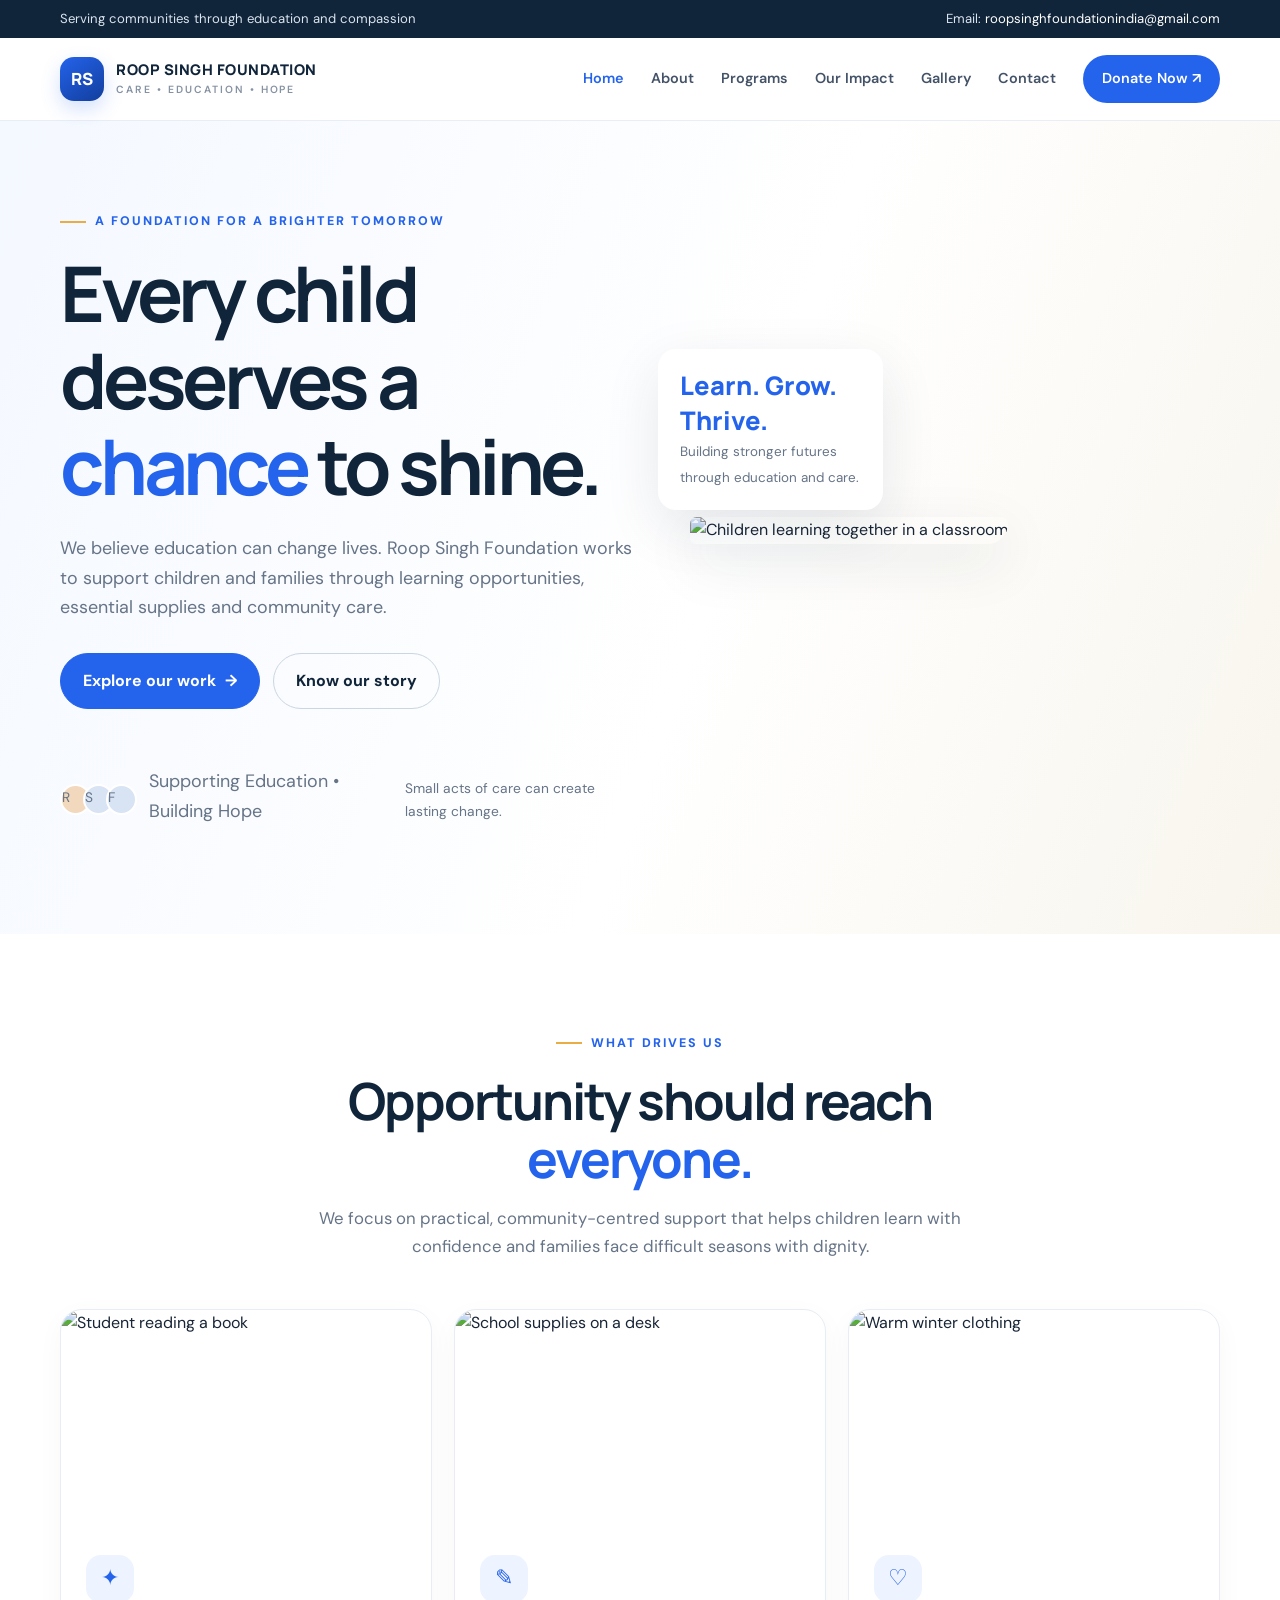
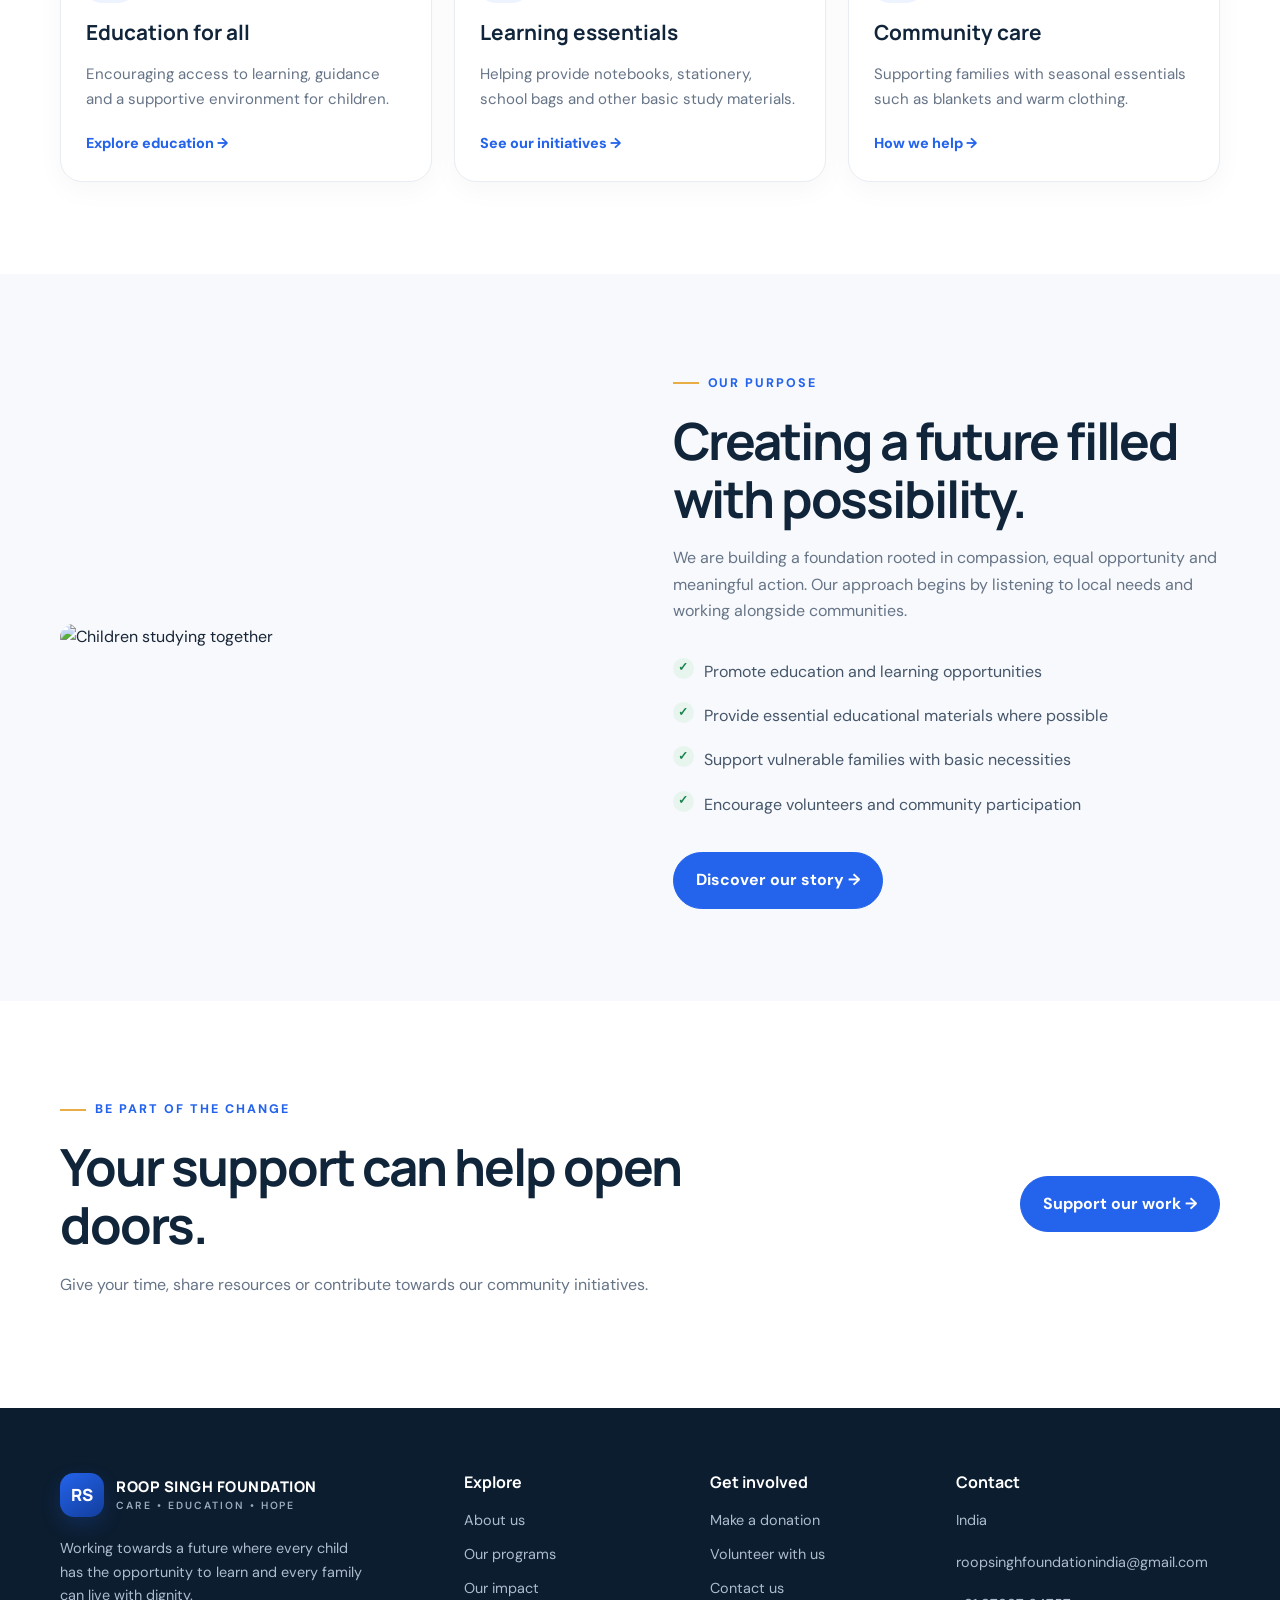
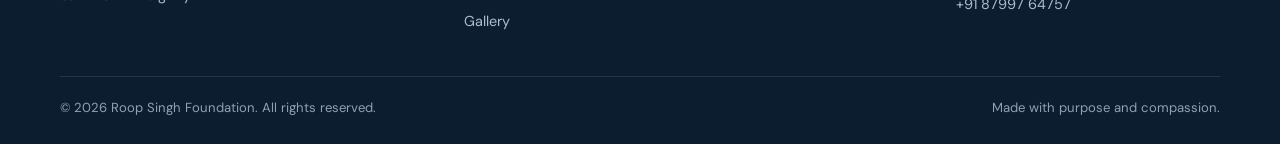
==== index.html @ 5f3c7781 "Update index.html" ====
<!doctype html>
<html lang="en"><head><meta charset="utf-8"><meta name="viewport" content="width=device-width,initial-scale=1"><meta name="description" content="Roop Singh Foundation works to expand access to education and support communities in need."><meta name="theme-color" content="#10243a">
    <meta name="google-site-verification" content="qLuI6rU2NaeIdVQPxKvA03P9sPyZYE_vj6pDV_HA2oU" />
  <title>Home | Roop Singh Foundation</title><link rel="stylesheet" href="assets/style.css"><link rel="preconnect" href="https://fonts.googleapis.com"><link rel="preconnect" href="https://fonts.gstatic.com" crossorigin></head>
<body>
<div class="topbar"><div class="container"><span>Serving communities through education and compassion</span><span class="top-right">Email: <a href="mailto:roopsinghfoundationindia@gmail.com">roopsinghfoundationindia@gmail.com</a></span></div></div>
<header class="header"><div class="container nav-wrap">
<a class="brand" href="index.html"><span class="brand-mark">RS</span><span class="brand-name">ROOP SINGH FOUNDATION<small>CARE • EDUCATION • HOPE</small></span></a>
<button class="menu-toggle" aria-label="Open navigation" aria-expanded="false">☰</button>
<nav class="nav"><a class="active" href="index.html">Home</a><a class="" href="about.html">About</a><a class="" href="programs.html">Programs</a><a class="" href="impact.html">Our Impact</a><a class="" href="gallery.html">Gallery</a><a class="" href="contact.html">Contact</a><a class="nav-cta" href="donate.html">Donate Now ↗</a></nav>
</div>
</header>

    <main>
        <section class="hero">
            <div class="container hero-grid">
                <div class="hero-copy">
                    <span class="eyebrow">A foundation for a brighter tomorrow</span>
                    <h1>Every child deserves a <span style="color:var(--blue)">chance</span> to shine.</h1>
                    <p>We believe education can change lives. Roop Singh Foundation works to support children and families through learning opportunities, essential supplies and community care.</p>
                    <div class="hero-actions"><a class="btn" href="programs.html">Explore our work <span>→</span></a>
                        <a class="btn btn-outline" href="about.html">Know our story</a>
                    </div>
                    
                    <div class="hero-note">
                        <div class="avatar-stack">
                           <span>R</span>
                           <span>S</span>
                           <span>F</span>
                        </div>
                        <p>Supporting Education • Building Hope</p>
                        
                        <span>Small acts of care can create lasting change.</span>
                    </div>
                </div>
                
                <div class="hero-photo">
                    <img src="https://images.unsplash.com/photo-1509062522246-3755977927d7?auto=format&fit=crop&w=1200&q=85" alt="Children learning together in a classroom"><div class="floating-card">
                        <strong>Learn. Grow. Thrive.</strong>
                        <span>Building stronger futures through education and care.</span>
                    </div>
                </div>
            </div>
        </section>
        
        <section class="section">
            <div class="container">
                <div class="section-head center">
                    <span class="eyebrow">What drives us</span>
                    <h2>Opportunity should reach <span style="color:var(--blue)">everyone.</span></h2>
                    <p>We focus on practical, community-centred support that helps children learn with confidence and families face difficult seasons with dignity.</p>
                </div>
                
                <div class="cards">
                    <article class="card">
                        <img src="https://images.unsplash.com/photo-1503676260728-1c00da094a0b?auto=format&fit=crop&w=900&q=85" alt="Student reading a book">
                        <div class="card-body"><div class="icon-box">✦</div>
                            <h3>Education for all</h3>
                            <p>Encouraging access to learning, guidance and a supportive environment for children.</p>
                            <a class="text-link" href="programs.html">Explore education →</a>
                        </div>
                    </article>
                    
                    <article class="card">
                        <img src="https://images.unsplash.com/photo-1588072432836-e10032774350?auto=format&fit=crop&w=900&q=85" alt="School supplies on a desk">
                        <div class="card-body">
                            <div class="icon-box">✎</div>
                            <h3>Learning essentials</h3>
                            <p>Helping provide notebooks, stationery, school bags and other basic study materials.</p>
                            <a class="text-link" href="programs.html">See our initiatives →</a>
                        </div>
                    </article>
                    
                    <article class="card">
                        <img src="https://images.unsplash.com/photo-1518391846015-55a9cc003b25?auto=format&fit=crop&w=900&q=85" alt="Warm winter clothing">
                        <div class="card-body">
                            <div class="icon-box">♡</div>
                            <h3>Community care</h3><p>Supporting families with seasonal essentials such as blankets and warm clothing.</p>
                            <a class="text-link" href="programs.html">How we help →</a>
                        </div>
                    </article>
                </div>
            </div>
        </section>
        
        <section class="section section-soft">
            <div class="container split">
                <div class="split-image">
                    <img src="https://images.unsplash.com/photo-1472162072942-cd5147eb3902?auto=format&fit=crop&w=1100&q=85" alt="Children studying together"></div>
                <div>
                    <span class="eyebrow">Our purpose</span>
                    <h2>Creating a future filled with possibility.</h2>
                    <p>We are building a foundation rooted in compassion, equal opportunity and meaningful action. Our approach begins by listening to local needs and working alongside communities.</p>
                    <ul class="check-list">
                        <li>Promote education and learning opportunities</li>
                        <li>Provide essential educational materials where possible</li>
                        <li>Support vulnerable families with basic necessities</li>
                        <li>Encourage volunteers and community participation</li></ul>
                    <a class="btn" href="about.html">Discover our story →</a>
                </div>
            </div>
        </section>
        
        <section class="section">
            <div class="container">
                <div class="cta-row">
                    <div><span class="eyebrow">Be part of the change</span>
                        <h2>Your support can help open doors.</h2>
                        <p>Give your time, share resources or contribute towards our community initiatives.</p>
                    </div>
                    <a class="btn" href="donate.html">Support our work →</a>
                </div>
            </div>
        </section>
        
</main>
<footer class="footer"><div class="container">
<div class="footer-grid">
<div><a class="brand" href="index.html"><span class="brand-mark">RS</span><span class="brand-name" style="color:#fff">ROOP SINGH FOUNDATION<small style="color:#9aabbd">CARE • EDUCATION • HOPE</small></span></a><p style="margin-top:20px;max-width:310px">Working towards a future where every child has the opportunity to learn and every family can live with dignity.</p></div>
<div>
    <h4>Explore</h4>
    <div class="footer-links">
        <a href="about.html">About us</a>
        <a href="programs.html">Our programs</a>
        <a href="impact.html">Our impact</a><a href="gallery.html">Gallery</a>
    </div>
</div>
<div>
    
    <h4>Get involved</h4>
    <div class="footer-links"><a href="donate.html">Make a donation</a>
        <a href="volunteer.html">Volunteer with us</a><a href="contact.html">Contact us</a>
    </div>
</div>
    
    <div>
    <h4>Contact</h4>
        <p>India</p>
        <p><a href="mailto:roopsinghfoundationindia@gmail.com">roopsinghfoundationindia@gmail.com</a></p>
        <p><a href="tel:+910000000000">+91 87997 64757</a></p>
    </div>
</div>
    
    <div class="footer-bottom">
        <span>© <span data-year></span> Roop Singh Foundation. All rights reserved.</span>
        <span>Made with purpose and compassion.</span>
    </div>
</div>
</footer>
    <script src="assets/script.js"></script>
</body>
</html>
---- assets/style.css ----
@import url('https://fonts.googleapis.com/css2?family=DM+Sans:wght@400;500;600;700&family=Manrope:wght@400;500;600;700;800&display=swap');
:root{--navy:#10243a;--navy2:#173956;--blue:#2463eb;--gold:#e9ad45;--ink:#182536;--muted:#667487;--paper:#f7f9fc;--line:#e7edf3;--white:#fff;--radius:22px;--shadow:0 18px 55px rgba(16,36,58,.10)}
*{box-sizing:border-box}html{scroll-behavior:smooth}body{margin:0;font-family:'DM Sans',sans-serif;color:var(--ink);line-height:1.65;background:#fff}h1,h2,h3,h4{font-family:Manrope,sans-serif;line-height:1.13;color:var(--navy);margin:0 0 18px}h1{font-size:clamp(2.7rem,6vw,5.1rem);letter-spacing:-.055em}h2{font-size:clamp(2rem,4vw,3.25rem);letter-spacing:-.04em}h3{font-size:1.3rem}p{margin:0 0 18px;color:var(--muted)}a{color:inherit;text-decoration:none}.container{width:min(1160px,calc(100% - 44px));margin:auto}.topbar{background:var(--navy);color:#dbe5ef;font-size:.82rem;padding:8px 0}.topbar .container{display:flex;justify-content:space-between;gap:20px}.topbar a{color:#fff}.header{position:sticky;top:0;z-index:20;background:rgba(255,255,255,.94);backdrop-filter:blur(14px);border-bottom:1px solid rgba(231,237,243,.9)}.nav-wrap{height:82px;display:flex;align-items:center;justify-content:space-between;gap:24px}.brand{display:flex;align-items:center;gap:12px;min-width:220px}.brand-mark{width:44px;height:44px;border-radius:14px;background:linear-gradient(145deg,var(--blue),#123e9d);display:grid;place-items:center;color:#fff;font:800 1.05rem Manrope;box-shadow:0 8px 20px #2463eb33}.brand-name{font:800 .92rem Manrope;letter-spacing:.035em;color:var(--navy);line-height:1.2}.brand-name small{display:block;font:600 .65rem 'DM Sans';letter-spacing:.19em;color:#8592a2;margin-top:4px}.nav{display:flex;align-items:center;gap:27px}.nav a{font-size:.9rem;font-weight:600;color:#435267}.nav a:hover,.nav a.active{color:var(--blue)}.nav .nav-cta{background:var(--blue);color:#fff;padding:12px 19px;border-radius:999px}.menu-toggle{display:none;border:0;background:#eff4fb;border-radius:12px;padding:10px;color:var(--navy);font-size:1.2rem}.btn{display:inline-flex;align-items:center;justify-content:center;gap:9px;padding:14px 22px;border-radius:999px;background:var(--blue);color:#fff;font-weight:700;border:1px solid var(--blue);transition:.2s;cursor:pointer}.btn:hover{transform:translateY(-2px);box-shadow:0 12px 25px #2463eb33}.btn-outline{background:transparent;color:var(--navy);border-color:#cbd6e2}.btn-light{background:#fff;color:var(--navy);border-color:#fff}.eyebrow{display:inline-flex;align-items:center;gap:9px;color:var(--blue);font-size:.78rem;font-weight:800;letter-spacing:.16em;text-transform:uppercase;margin-bottom:18px}.eyebrow:before{content:"";width:26px;height:2px;background:var(--gold)}.hero{background:linear-gradient(110deg,#f4f8ff 0%,#fff 56%,#f8f5ed 100%);overflow:hidden;position:relative;padding:84px 0 78px}.hero-grid{display:grid;grid-template-columns:1.04fr .96fr;gap:55px;align-items:center}.hero-copy p{font-size:1.12rem;max-width:590px;margin:24px 0 30px}.hero-actions{display:flex;gap:13px;flex-wrap:wrap}.hero-note{display:flex;align-items:center;gap:12px;margin-top:34px;color:#667487;font-size:.86rem}.avatar-stack{display:flex}.avatar-stack span{width:31px;height:31px;border-radius:50%;border:2px solid white;background:#d8e4f4;margin-left:-8px}.avatar-stack span:first-child{margin-left:0;background:#f2d9bd}.hero-photo{position:relative}.hero-photo img{width:100%;height:510px;object-fit:cover;border-radius:32px 32px 100px 32px;box-shadow:var(--shadow)}.floating-card{position:absolute;left:-32px;bottom:34px;background:#fff;padding:19px 22px;border-radius:18px;box-shadow:var(--shadow);max-width:225px}.floating-card strong{display:block;font:800 1.6rem Manrope;color:var(--blue)}.floating-card span{font-size:.84rem;color:var(--muted)}.section{padding:92px 0}.section-soft{background:var(--paper)}.section-head{max-width:700px;margin-bottom:44px}.section-head.center{text-align:center;margin:0 auto 48px}.section-head.center .eyebrow{justify-content:center}.section-head p{font-size:1.05rem}.cards{display:grid;grid-template-columns:repeat(3,1fr);gap:22px}.card{background:#fff;border:1px solid var(--line);border-radius:var(--radius);overflow:hidden;box-shadow:0 8px 28px rgba(16,36,58,.035);transition:.25s}.card:hover{transform:translateY(-5px);box-shadow:var(--shadow)}.card img{width:100%;height:220px;object-fit:cover;display:block}.card-body{padding:25px}.card-body p{font-size:.94rem}.icon-box{width:48px;height:48px;display:grid;place-items:center;background:#edf3ff;color:var(--blue);border-radius:15px;font-size:1.35rem;margin-bottom:18px}.text-link{font-weight:800;color:var(--blue);font-size:.9rem}.split{display:grid;grid-template-columns:1fr 1fr;gap:65px;align-items:center}.split-image img{width:100%;height:480px;object-fit:cover;border-radius:28px}.check-list{padding:0;margin:25px 0;list-style:none}.check-list li{padding:9px 0 9px 31px;position:relative;color:#46566a}.check-list li:before{content:"✓";position:absolute;left:0;top:8px;width:21px;height:21px;border-radius:50%;display:grid;place-items:center;background:#e8f5ee;color:#18834c;font-size:.75rem;font-weight:900}.stats{display:grid;grid-template-columns:repeat(4,1fr);gap:14px;margin-top:42px}.stat{padding:25px;border:1px solid var(--line);border-radius:18px;background:#fff}.stat strong{font:800 2rem Manrope;color:var(--navy);display:block}.stat span{font-size:.85rem;color:var(--muted)}.quote-band{background:var(--navy);color:#fff;padding:66px 0}.quote-band h2{color:#fff;max-width:800px}.quote-band p{color:#c2d0df}.quote-band .btn{background:var(--gold);border-color:var(--gold);color:var(--navy)}.page-hero{background:linear-gradient(115deg,#f1f6ff,#fbfaf6);padding:78px 0}.page-hero h1{font-size:clamp(2.6rem,5vw,4.3rem);max-width:850px}.page-hero p{max-width:680px;font-size:1.08rem}.breadcrumbs{font-size:.83rem;color:#8491a1;margin-bottom:20px}.breadcrumbs a{color:var(--blue)}.program-card .card-body{padding:26px}.program-card .tag{display:inline-block;background:#edf3ff;color:var(--blue);font-size:.72rem;font-weight:800;letter-spacing:.08em;padding:6px 10px;border-radius:999px;margin-bottom:14px}.impact-panel{background:var(--navy);border-radius:28px;padding:44px;color:#fff}.impact-panel h2{color:#fff}.impact-panel p{color:#c2d0df}.impact-grid{display:grid;grid-template-columns:repeat(3,1fr);gap:20px}.impact-number{font:800 2.6rem Manrope;color:var(--gold)}.impact-item span{display:block;color:#d2dce7;font-size:.9rem}.donation-grid{display:grid;grid-template-columns:1fr 1fr;gap:28px;align-items:start}.donation-card{padding:30px;border:1px solid var(--line);border-radius:24px;background:#fff;box-shadow:var(--shadow)}.amounts{display:grid;grid-template-columns:repeat(3,1fr);gap:10px;margin:20px 0}.amount{border:1px solid var(--line);border-radius:12px;padding:13px;text-align:center;font-weight:800;cursor:pointer;background:#fff}.amount:hover,.amount.selected{border-color:var(--blue);background:#edf3ff;color:var(--blue)}.field{margin:0 0 17px}.field label{display:block;font-weight:700;font-size:.88rem;margin-bottom:7px;color:#3c4c60}.field input,.field select,.field textarea{width:100%;padding:14px 15px;border:1px solid #dce4ed;border-radius:12px;font:inherit;outline:none;background:#fff}.field input:focus,.field textarea:focus,.field select:focus{border-color:var(--blue);box-shadow:0 0 0 3px #2463eb16}.field textarea{min-height:130px;resize:vertical}.notice{background:#fff8e9;border:1px solid #f3dfb6;padding:16px;border-radius:14px;color:#71521c;font-size:.88rem}.contact-grid{display:grid;grid-template-columns:.8fr 1.2fr;gap:40px}.contact-info{background:var(--navy);padding:34px;border-radius:24px;color:#fff}.contact-info h3{color:#fff}.contact-info p{color:#c7d2df}.contact-line{padding:15px 0;border-bottom:1px solid #ffffff20}.contact-line strong{display:block;color:#fff}.footer{background:#0c1d2f;color:#d4deea;padding:65px 0 25px}.footer-grid{display:grid;grid-template-columns:1.4fr .8fr .8fr 1fr;gap:35px}.footer h4{color:#fff;font-size:1rem;margin-bottom:18px}.footer p,.footer a{color:#aebdcd;font-size:.9rem}.footer-links{display:grid;gap:10px}.footer-bottom{border-top:1px solid #ffffff1b;margin-top:42px;padding-top:20px;display:flex;justify-content:space-between;gap:15px;color:#8fa1b4;font-size:.82rem}.form-status{margin-top:14px;font-weight:700;color:#18834c}.small-note{font-size:.8rem;color:#8491a1}.cta-row{display:flex;align-items:center;justify-content:space-between;gap:25px}.cta-row h2{max-width:700px}.gallery-grid{display:grid;grid-template-columns:repeat(3,1fr);gap:16px}.gallery-grid img{width:100%;height:245px;object-fit:cover;border-radius:18px}.legal{font-size:.9rem;color:var(--muted)}@media(max-width:900px){.nav{gap:15px}.nav a{font-size:.82rem}.hero-grid,.split,.donation-grid,.contact-grid{grid-template-columns:1fr}.hero-photo{max-width:650px}.hero-photo img{height:420px}.floating-card{left:15px}.cards{grid-template-columns:repeat(2,1fr)}.footer-grid{grid-template-columns:repeat(2,1fr)}}@media(max-width:680px){.topbar .container{justify-content:center;text-align:center}.topbar .top-right{display:none}.nav-wrap{height:72px}.menu-toggle{display:block}.nav{display:none;position:absolute;top:72px;left:0;right:0;background:#fff;padding:18px 22px 25px;border-bottom:1px solid var(--line);box-shadow:0 18px 25px #10243a12;flex-direction:column;align-items:stretch}.nav.open{display:flex}.nav a{padding:9px 0;font-size:.95rem}.nav .nav-cta{text-align:center;padding:12px}.brand{min-width:0}.hero{padding:58px 0}.hero-grid{gap:35px}.hero-photo img{height:340px;border-radius:24px 24px 70px 24px}.floating-card{bottom:15px}.section{padding:68px 0}.cards,.stats,.impact-grid,.gallery-grid{grid-template-columns:1fr}.split{gap:32px}.split-image img{height:330px}.footer-grid{grid-template-columns:1fr 1fr;gap:25px}.footer-grid>div:first-child{grid-column:1/-1}.footer-bottom,.cta-row{flex-direction:column;align-items:flex-start}.page-hero{padding:55px 0}.donation-card{padding:22px}.amounts{grid-template-columns:repeat(3,1fr)}}

/* Founder profile section */
.founder-section{background:linear-gradient(115deg,#f4f7fc 0%,#fff 58%,#fbf7ef 100%)}
.founder-grid{display:grid;grid-template-columns:.88fr 1.12fr;gap:68px;align-items:center}
.founder-photo-wrap{position:relative;max-width:470px}
.founder-photo-wrap>img{display:block;width:100%;height:560px;object-fit:cover;object-position:center 25%;border-radius:28px 28px 105px 28px;box-shadow:var(--shadow)}
.founder-photo-caption{position:absolute;right:-25px;bottom:28px;display:flex;align-items:center;gap:12px;background:#fff;padding:15px 19px;border-radius:16px;box-shadow:var(--shadow)}
.founder-caption-mark{width:42px;height:42px;border-radius:12px;background:linear-gradient(145deg,var(--blue),#123e9d);color:#fff;display:grid;place-items:center;font:800 1rem Manrope}
.founder-photo-caption strong,.founder-photo-caption small{display:block}.founder-photo-caption strong{font:800 .72rem Manrope;color:var(--navy);letter-spacing:.04em}.founder-photo-caption small{font-size:.75rem;color:var(--muted);margin-top:3px}
.founder-copy h2{max-width:680px}.founder-name{font:800 1.25rem Manrope;color:var(--navy);margin-top:25px}.founder-role{font-size:.86rem;color:var(--blue);font-weight:700;margin:4px 0 20px}.founder-quote{margin:25px 0 28px;padding:18px 22px;border-left:3px solid var(--gold);background:#fff;border-radius:0 14px 14px 0;color:var(--navy);font:600 1rem Manrope;box-shadow:0 8px 25px rgba(16,36,58,.045)}
@media(max-width:900px){.founder-grid{grid-template-columns:1fr;gap:42px}.founder-photo-wrap{max-width:600px}.founder-photo-wrap>img{height:480px}.founder-photo-caption{right:12px}}
@media(max-width:680px){.founder-photo-wrap>img{height:390px;border-radius:24px 24px 75px 24px}.founder-photo-caption{right:10px;bottom:15px;padding:12px}.founder-copy h2{font-size:2.1rem}}
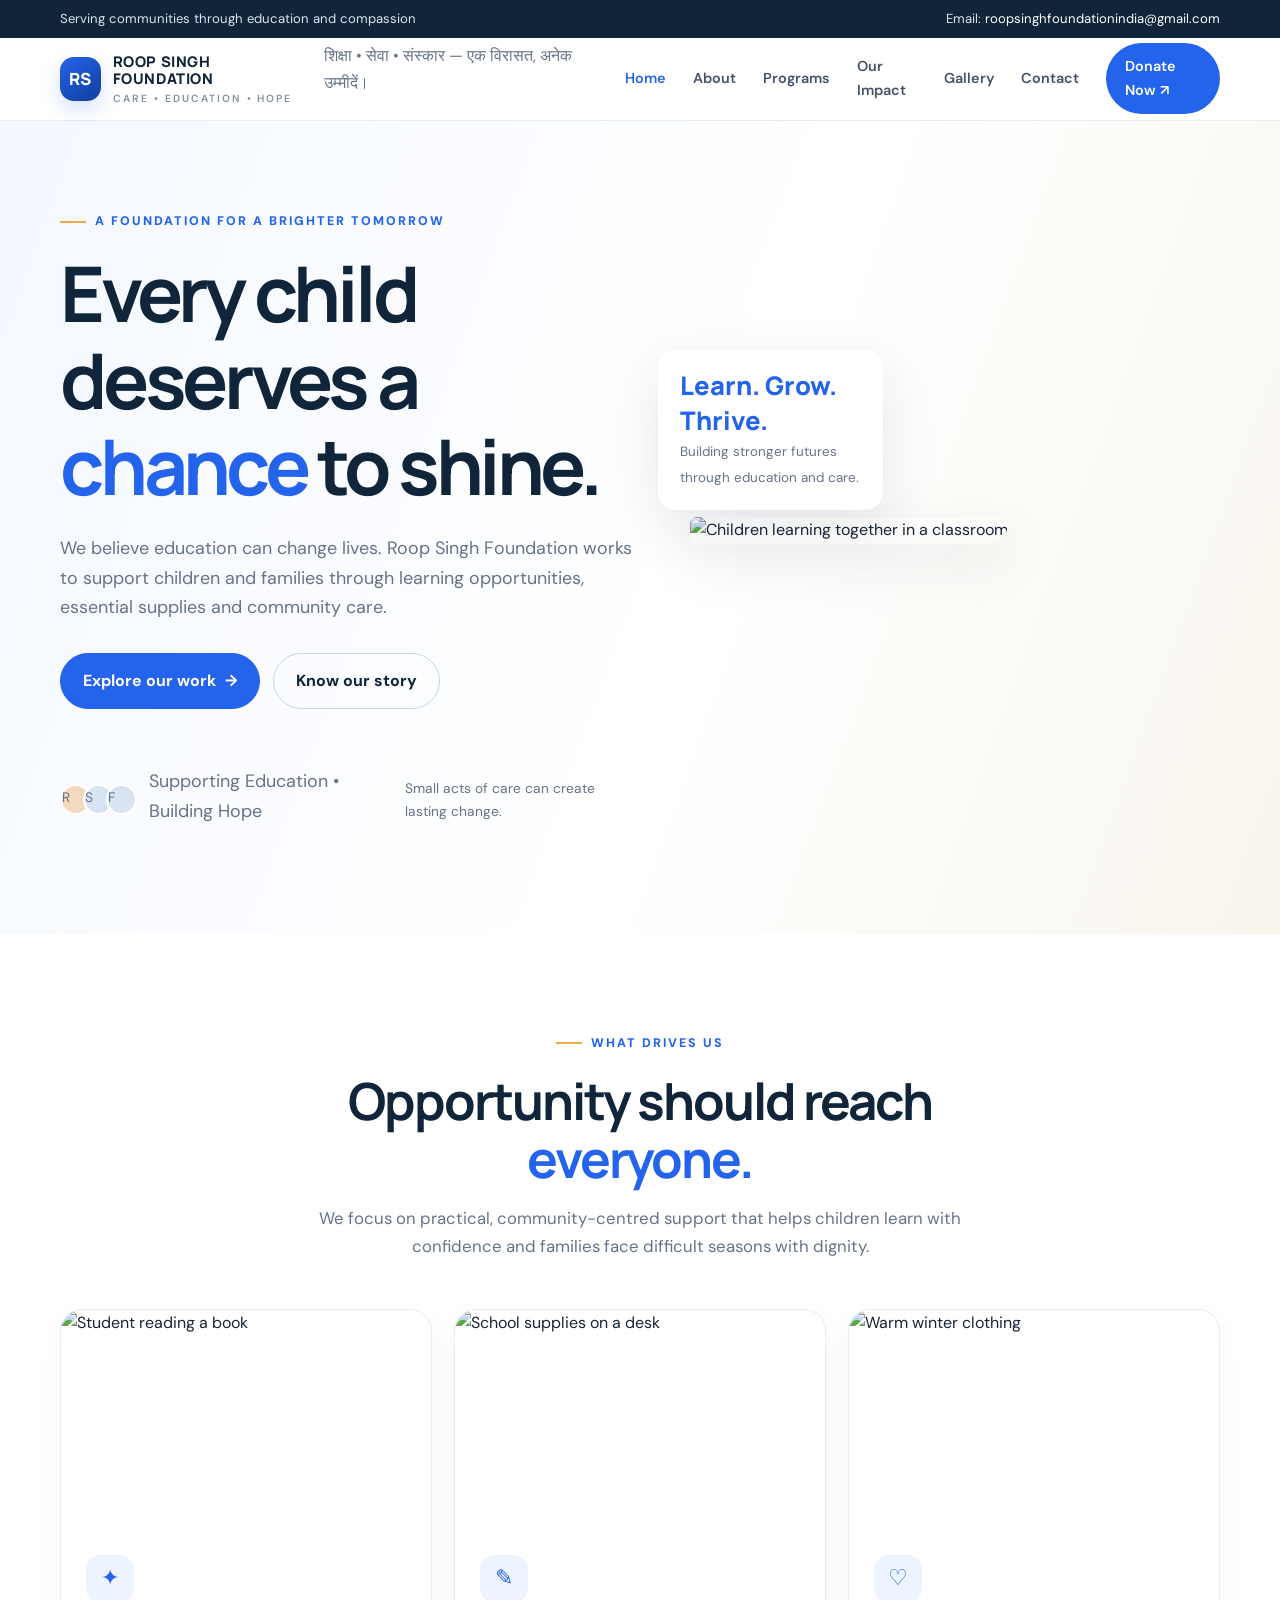
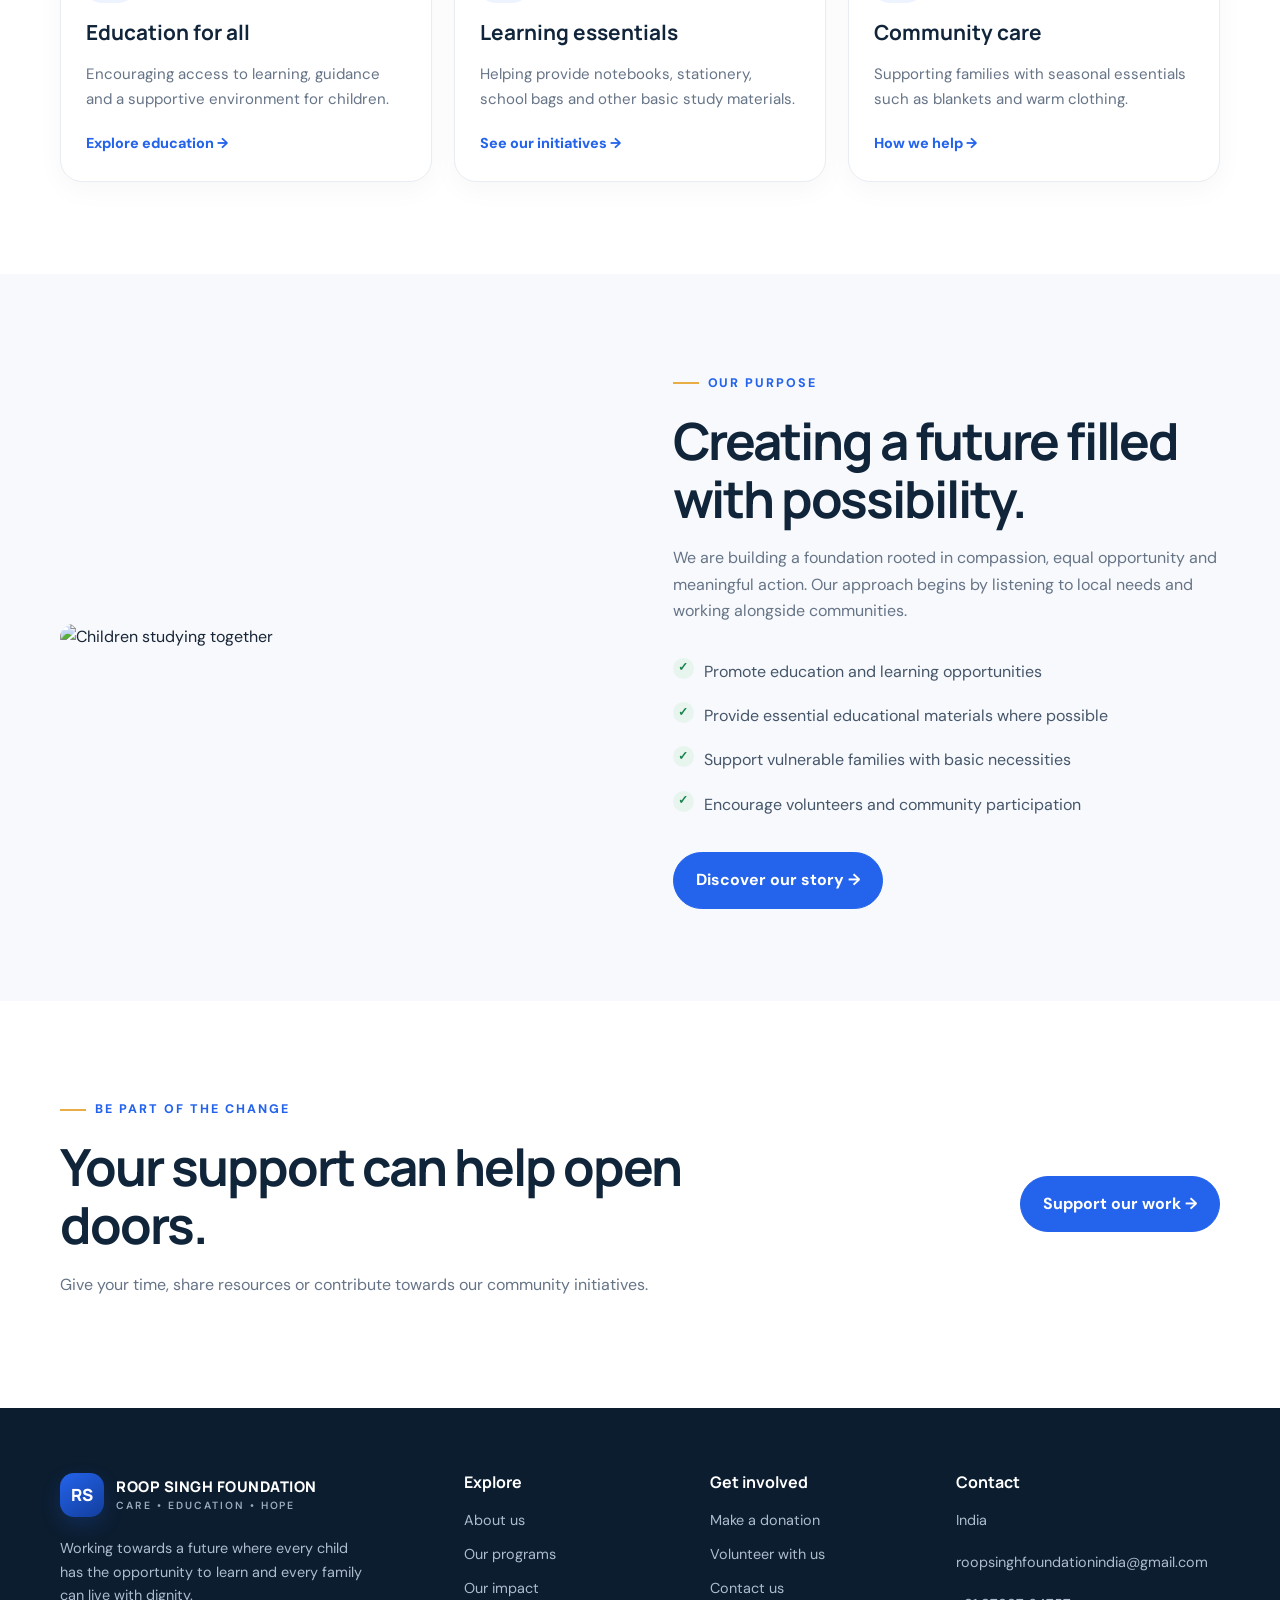
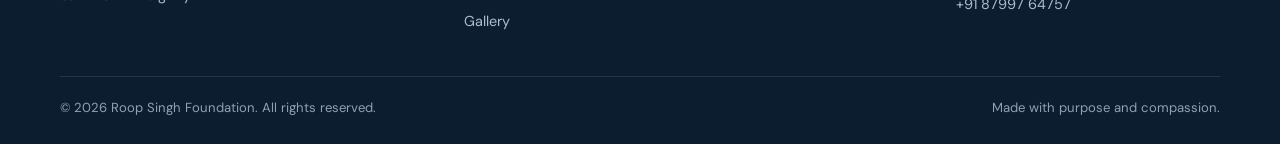
==== commit f7fe7585: "Update index.html" ====
--- a/index.html
+++ b/index.html
@@ -5,12 +5,14 @@
 <body>
 <div class="topbar"><div class="container"><span>Serving communities through education and compassion</span><span class="top-right">Email: <a href="mailto:roopsinghfoundationindia@gmail.com">roopsinghfoundationindia@gmail.com</a></span></div></div>
 <header class="header"><div class="container nav-wrap">
-<a class="brand" href="index.html"><span class="brand-mark">RS</span><span class="brand-name">ROOP SINGH FOUNDATION<small>CARE • EDUCATION • HOPE</small></span></a>
+<a class="brand" href="index.html"><span class="brand-mark">RS</span><span class="brand-name">ROOP SINGH FOUNDATION<small>CARE • EDUCATION • HOPE</small></span></a><p class="logo-tagline">
+    शिक्षा • सेवा • संस्कार — एक विरासत, अनेक उम्मीदें।
+</p>
 <button class="menu-toggle" aria-label="Open navigation" aria-expanded="false">☰</button>
 <nav class="nav"><a class="active" href="index.html">Home</a><a class="" href="about.html">About</a><a class="" href="programs.html">Programs</a><a class="" href="impact.html">Our Impact</a><a class="" href="gallery.html">Gallery</a><a class="" href="contact.html">Contact</a><a class="nav-cta" href="donate.html">Donate Now ↗</a></nav>
 </div>
 </header>
-
+ 
     <main>
         <section class="hero">
             <div class="container hero-grid">
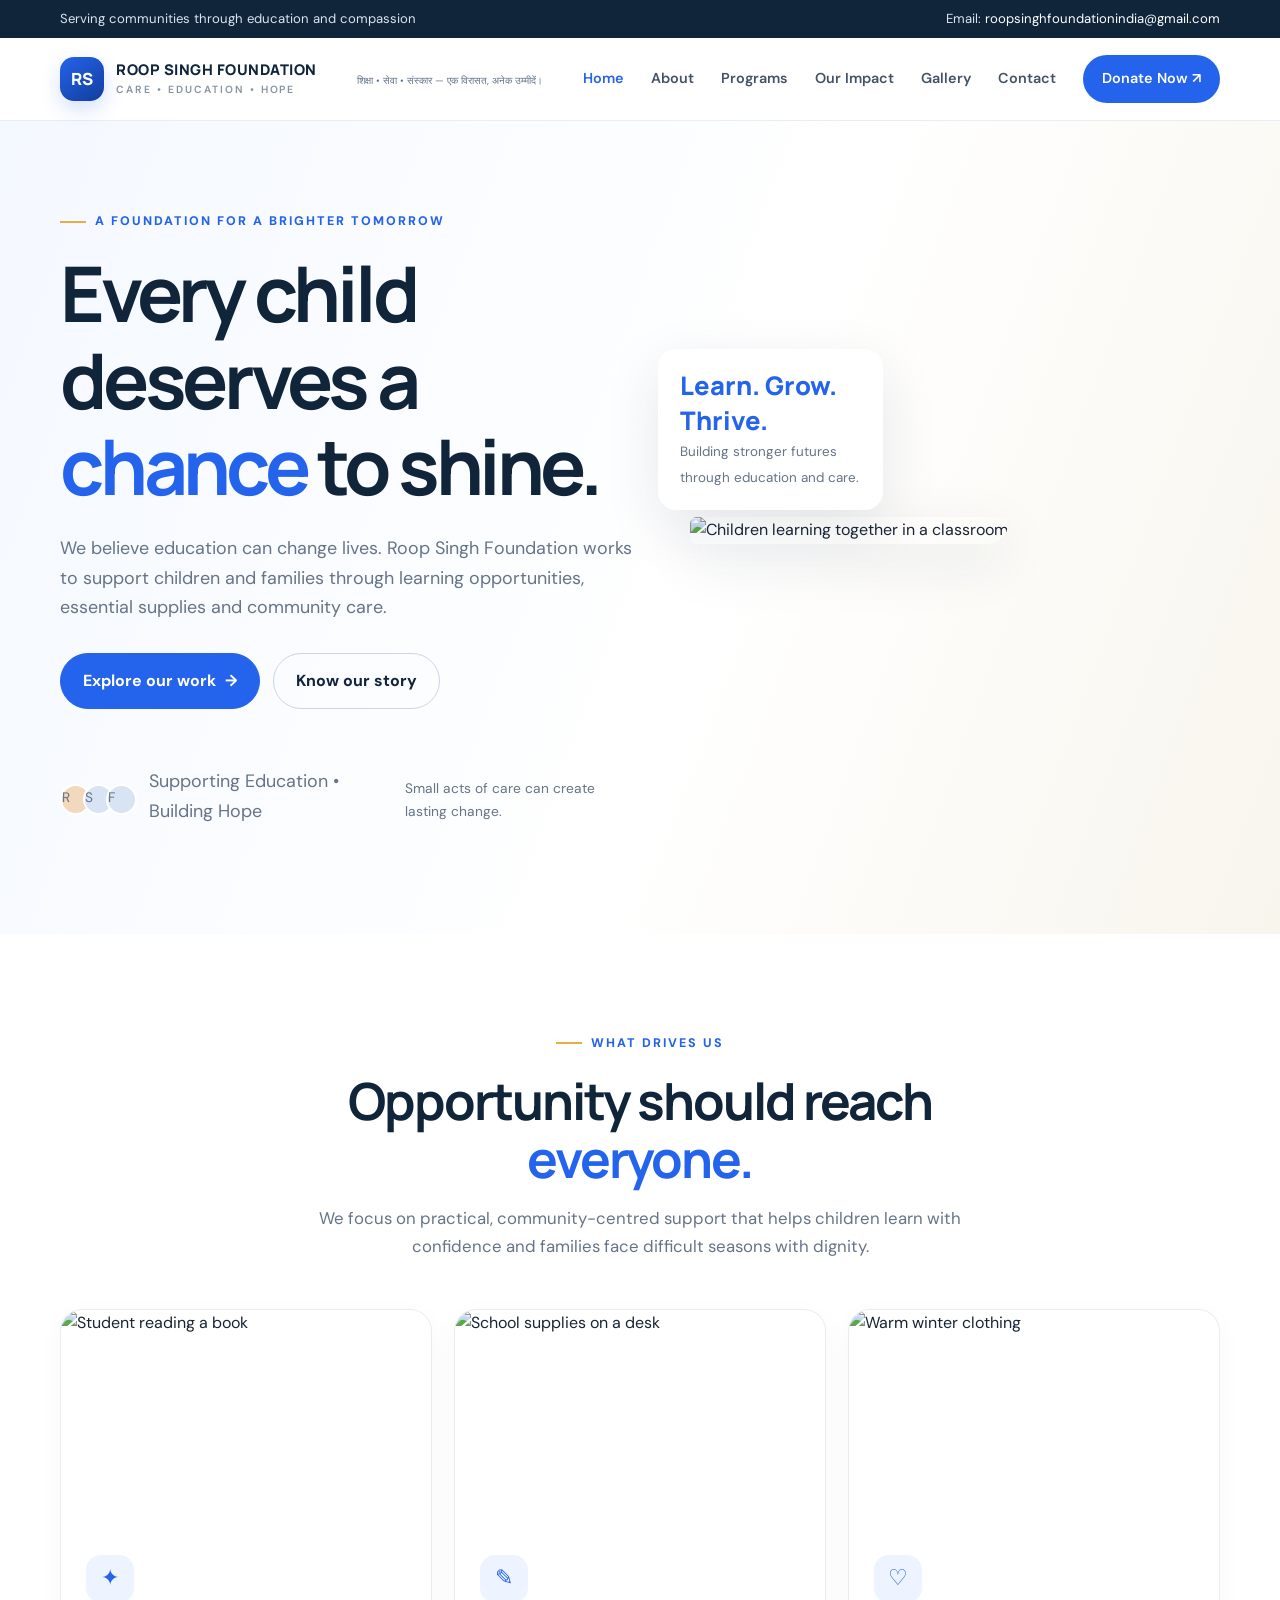
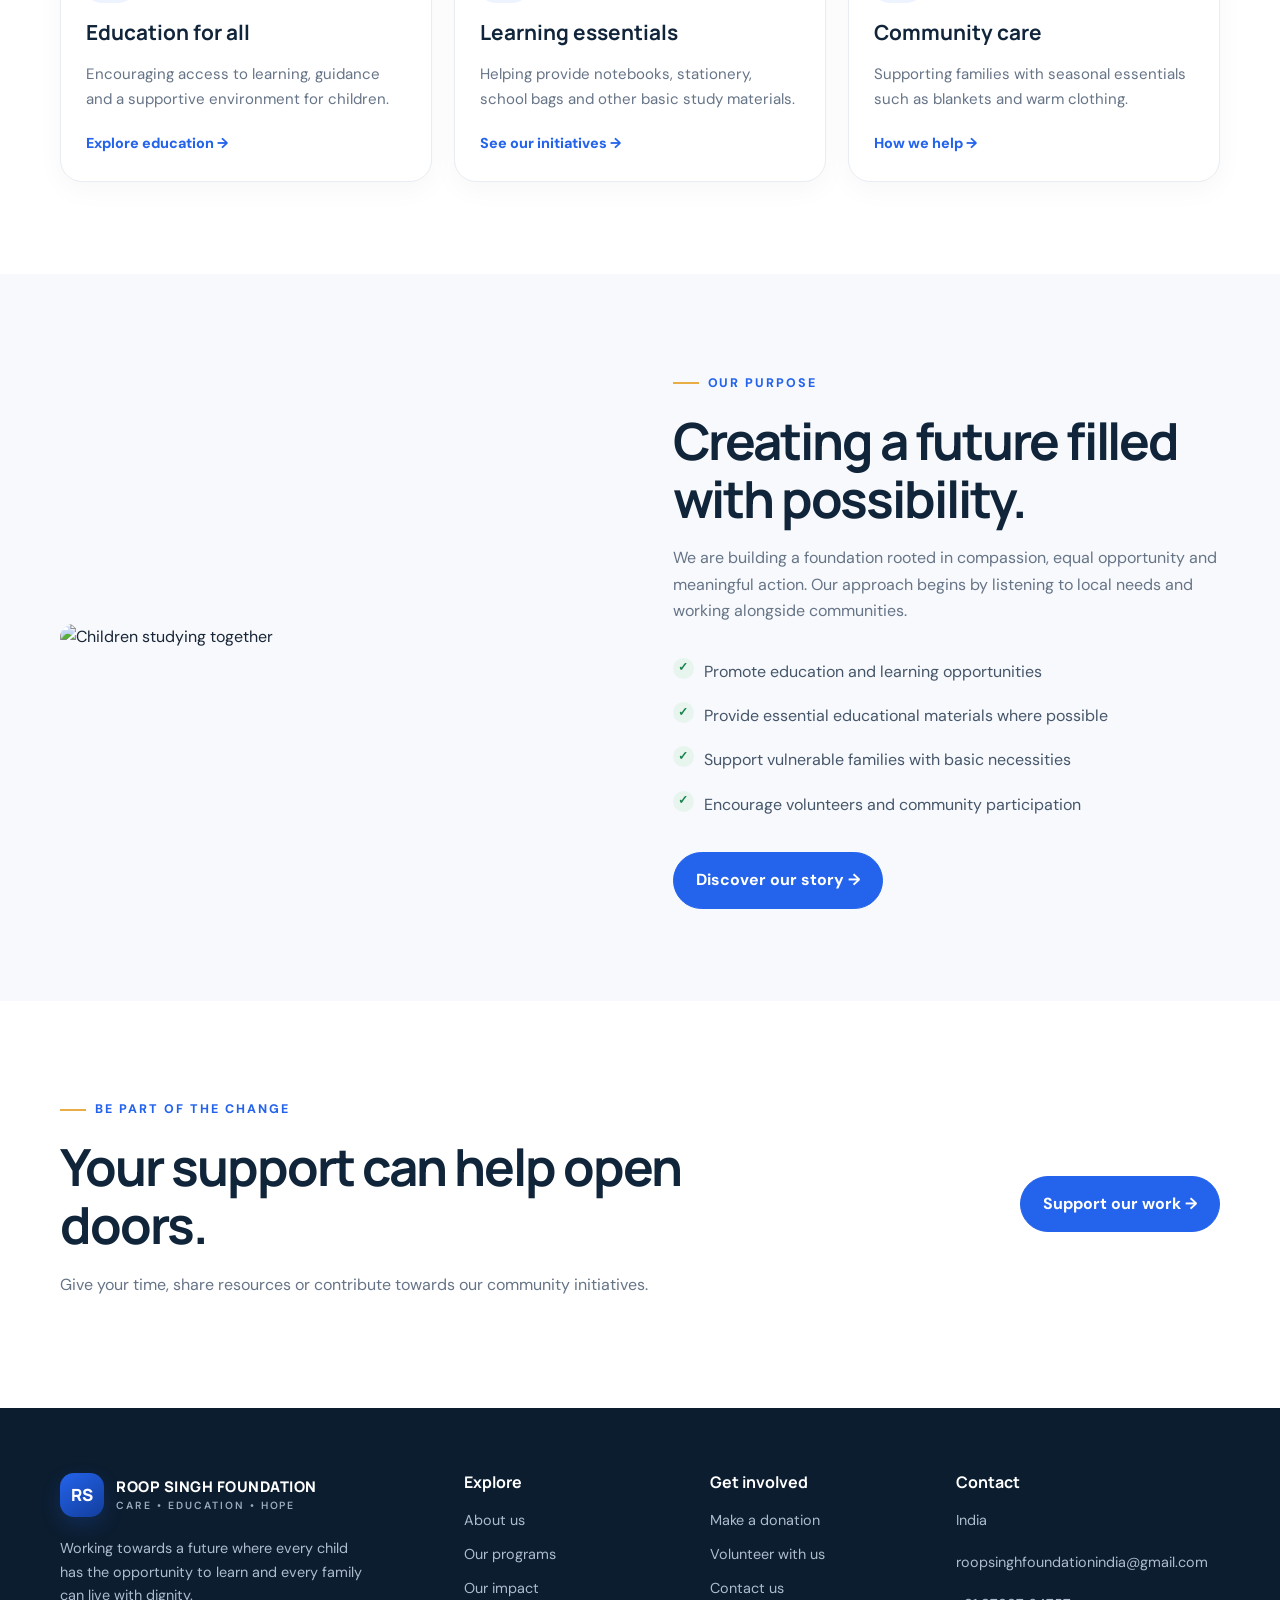
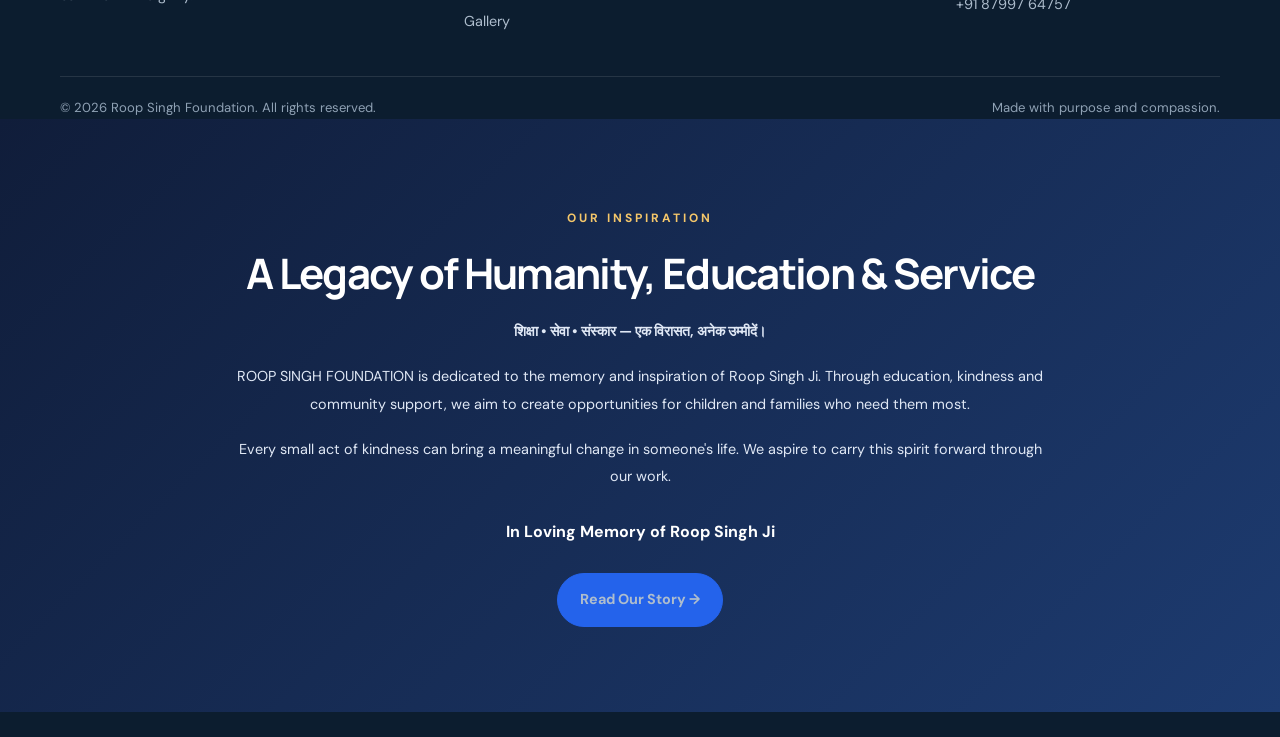
==== commit bbbf7737: "Update index.html" ====
--- a/index.html
+++ b/index.html
@@ -148,6 +148,90 @@
         <span>Made with purpose and compassion.</span>
     </div>
 </div>
+    
+<!-- Nana Ji Legacy Section -->
+<section class="home-legacy">
+    <div class="home-legacy-content">
+
+        <span class="home-legacy-label">
+            OUR INSPIRATION
+        </span>
+
+        <h2>A Legacy of Humanity, Education & Service</h2>
+
+        <p class="home-legacy-hindi">
+            शिक्षा • सेवा • संस्कार — एक विरासत, अनेक उम्मीदें।
+        </p>
+
+        <p>
+            ROOP SINGH FOUNDATION is dedicated to the
+            memory and inspiration of Roop Singh Ji.
+            Through education, kindness and community
+            support, we aim to create opportunities for
+            children and families who need them most.
+        </p>
+
+        <p>
+            Every small act of kindness can bring a
+            meaningful change in someone's life.
+            We aspire to carry this spirit forward
+            through our work.
+        </p>
+
+        <strong class="home-legacy-signature">
+            In Loving Memory of Roop Singh Ji
+        </strong>
+
+        <a href="about.html" class="btn">
+            Read Our Story →
+        </a>
+
+    </div>
+</section>
+
+<style>
+.home-legacy {
+    padding: 85px 24px;
+    background: linear-gradient(135deg, #101d3a, #1d3b70);
+    color: #ffffff;
+    text-align: center;
+}
+.home-legacy-content {
+    max-width: 820px;
+    margin: auto;
+}
+.home-legacy-label {
+    color: #f5c76a;
+    font-size: 12px;
+    font-weight: 700;
+    letter-spacing: 3px;
+}
+.home-legacy h2 {
+    font-size: clamp(28px, 4vw, 42px);
+    margin: 20px 0;
+    color: #ffffff;
+}
+.home-legacy-hindi {
+    color: #f5c76a;
+    font-weight: 700;
+    font-size: 18px;
+}
+.home-legacy p {
+    color: #e0e8f5;
+    line-height: 1.9;
+    margin: 18px 0;
+}
+.home-legacy-signature {
+    display: block;
+    margin: 28px 0;
+    color: #ffffff;
+}
+.home-legacy .btn {
+    display: inline-block;
+    text-decoration: none;
+}
+</style>
+
 </footer>
     <script src="assets/script.js"></script>
 </body>
--- a/assets/style.css
+++ b/assets/style.css
@@ -13,3 +13,9 @@
 .founder-copy h2{max-width:680px}.founder-name{font:800 1.25rem Manrope;color:var(--navy);margin-top:25px}.founder-role{font-size:.86rem;color:var(--blue);font-weight:700;margin:4px 0 20px}.founder-quote{margin:25px 0 28px;padding:18px 22px;border-left:3px solid var(--gold);background:#fff;border-radius:0 14px 14px 0;color:var(--navy);font:600 1rem Manrope;box-shadow:0 8px 25px rgba(16,36,58,.045)}
 @media(max-width:900px){.founder-grid{grid-template-columns:1fr;gap:42px}.founder-photo-wrap{max-width:600px}.founder-photo-wrap>img{height:480px}.founder-photo-caption{right:12px}}
 @media(max-width:680px){.founder-photo-wrap>img{height:390px;border-radius:24px 24px 75px 24px}.founder-photo-caption{right:10px;bottom:15px;padding:12px}.founder-copy h2{font-size:2.1rem}}
+.logo-tagline {
+    font-size: 10px;
+    color: #64748b;
+    margin: 4px 0 0;
+    line-height: 1.4;
+}
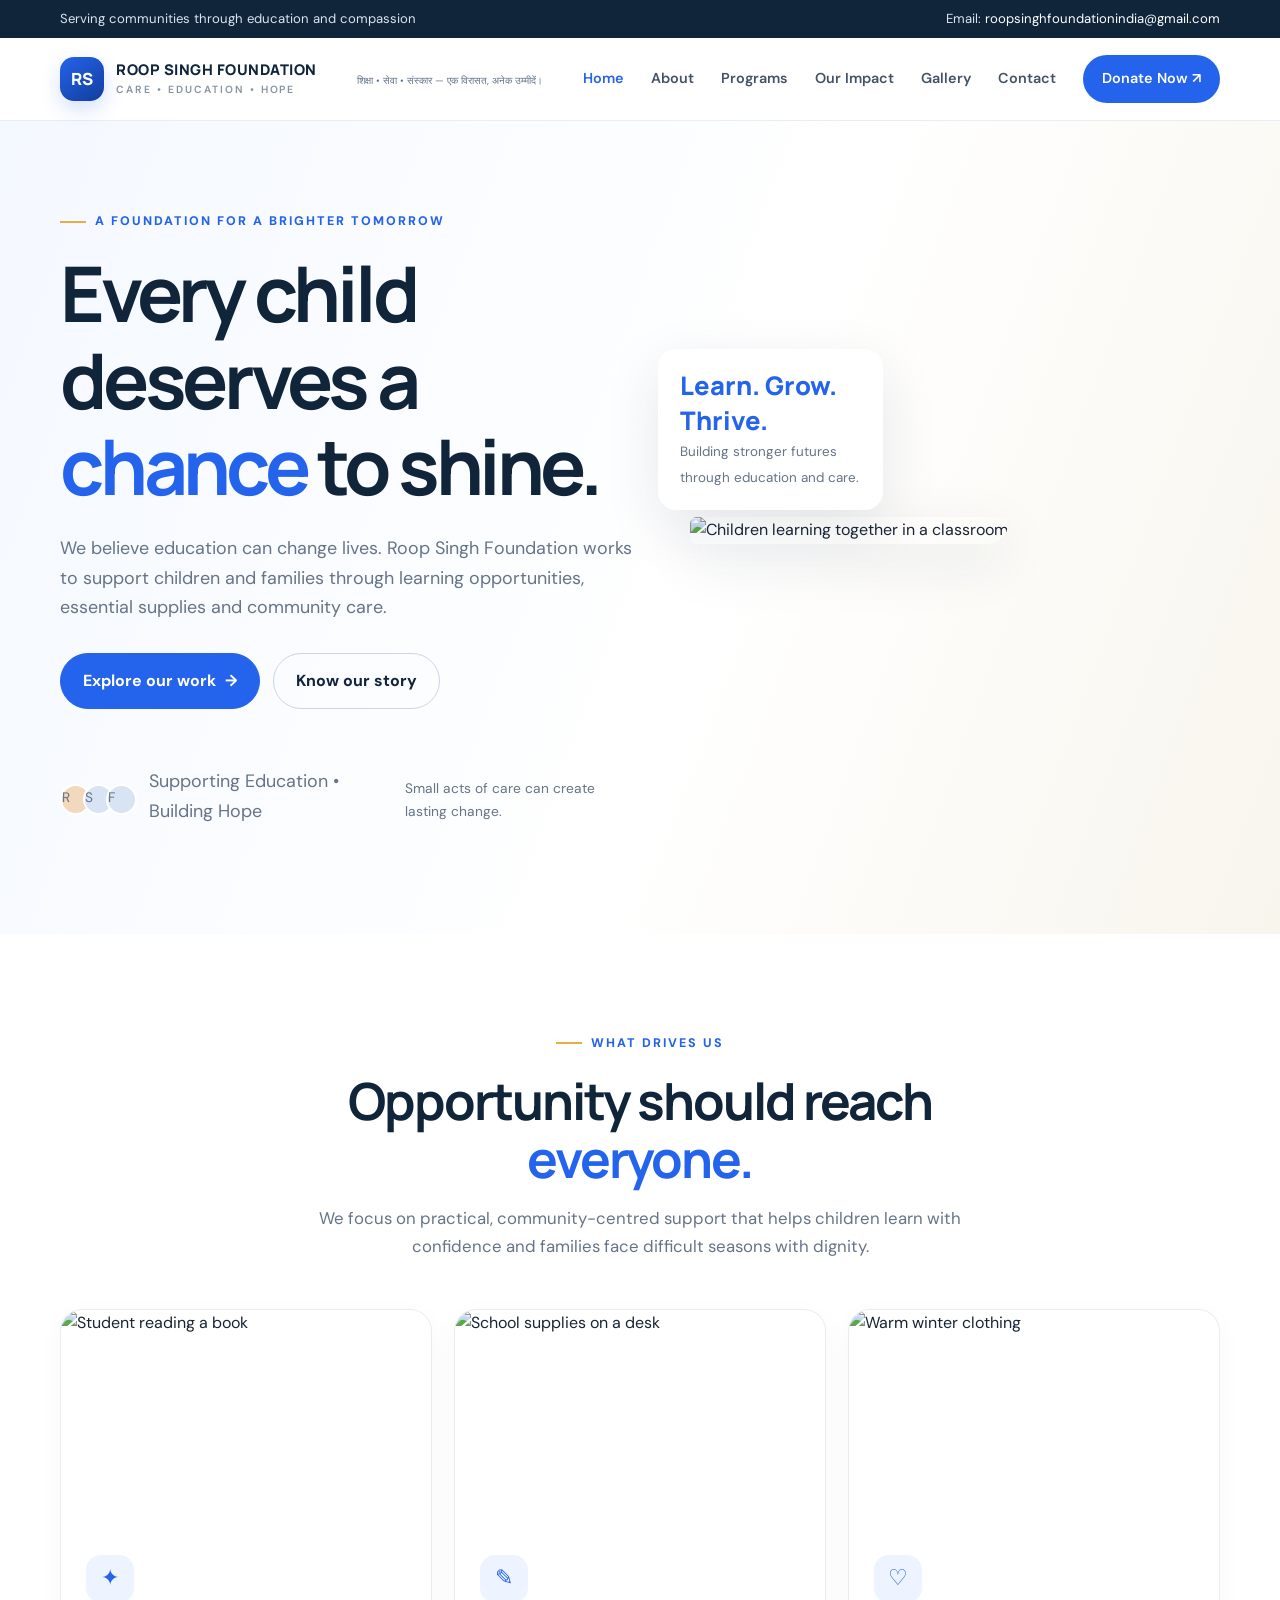
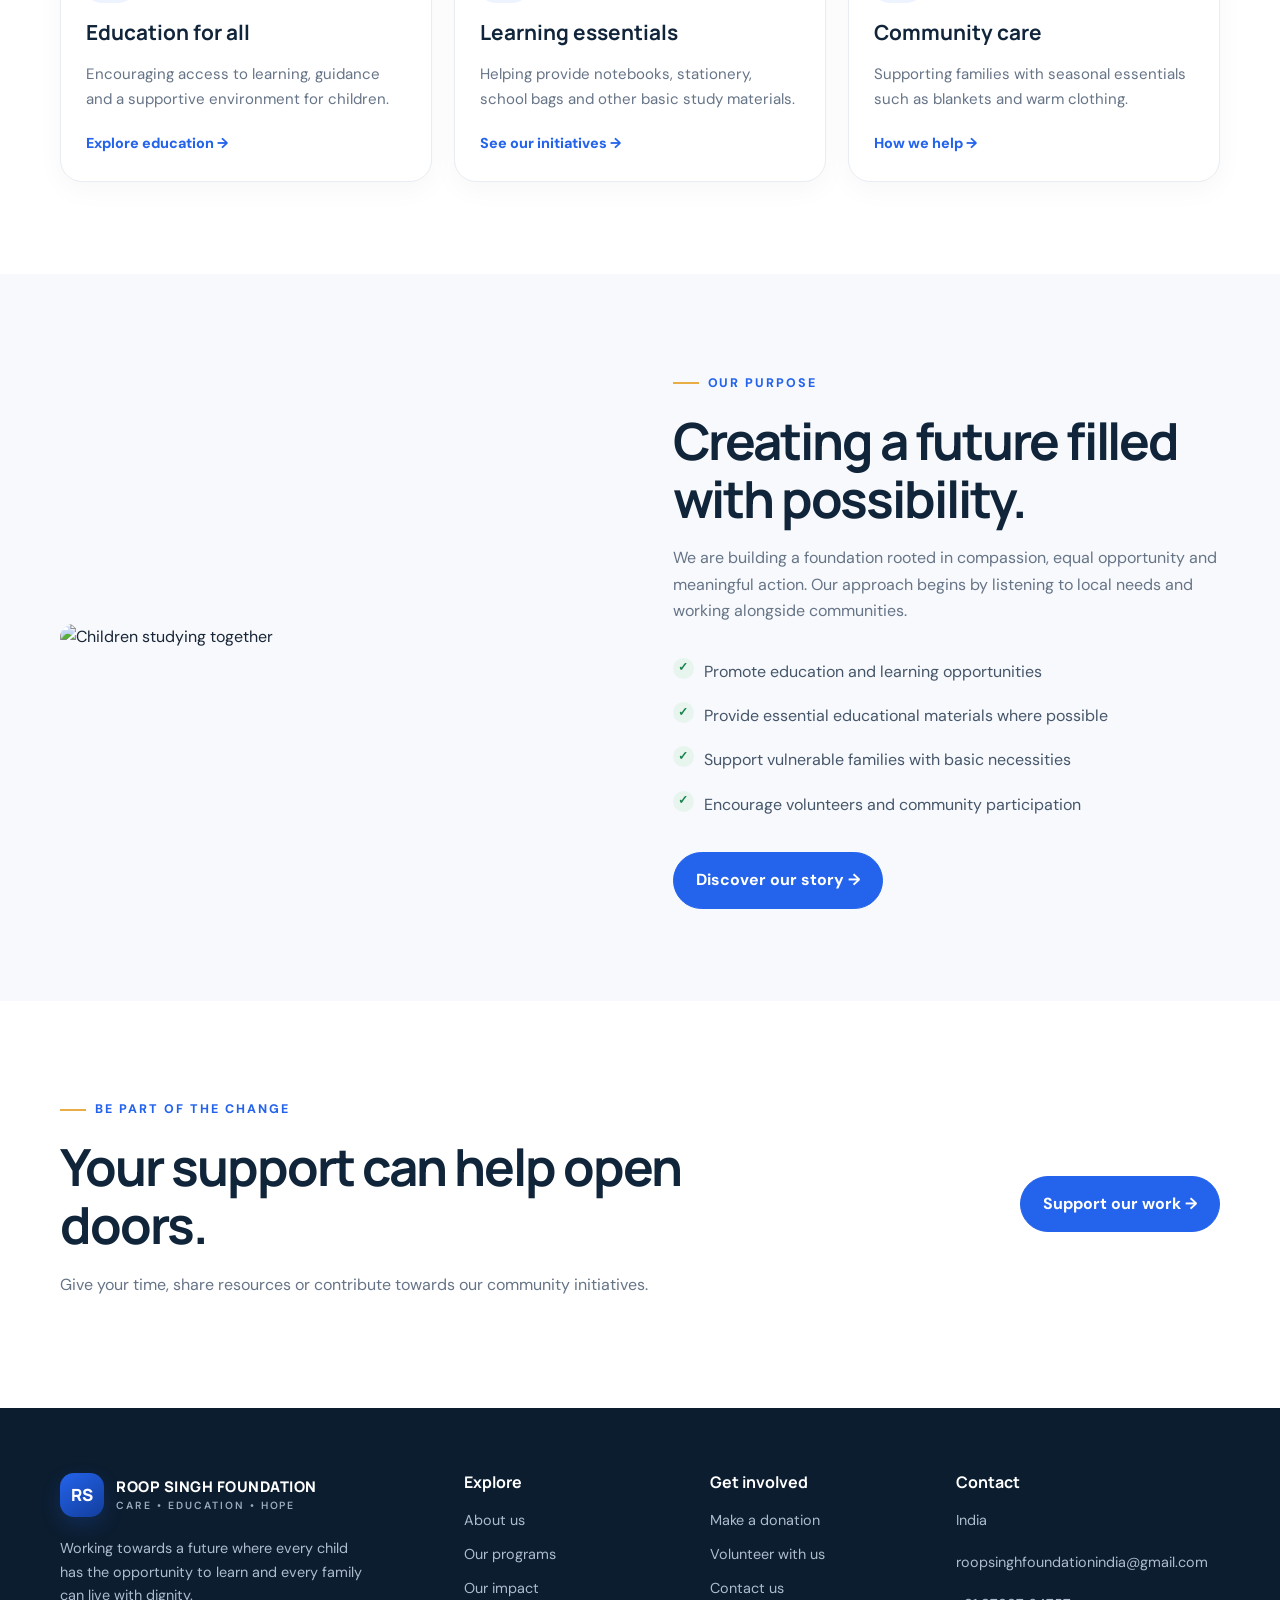
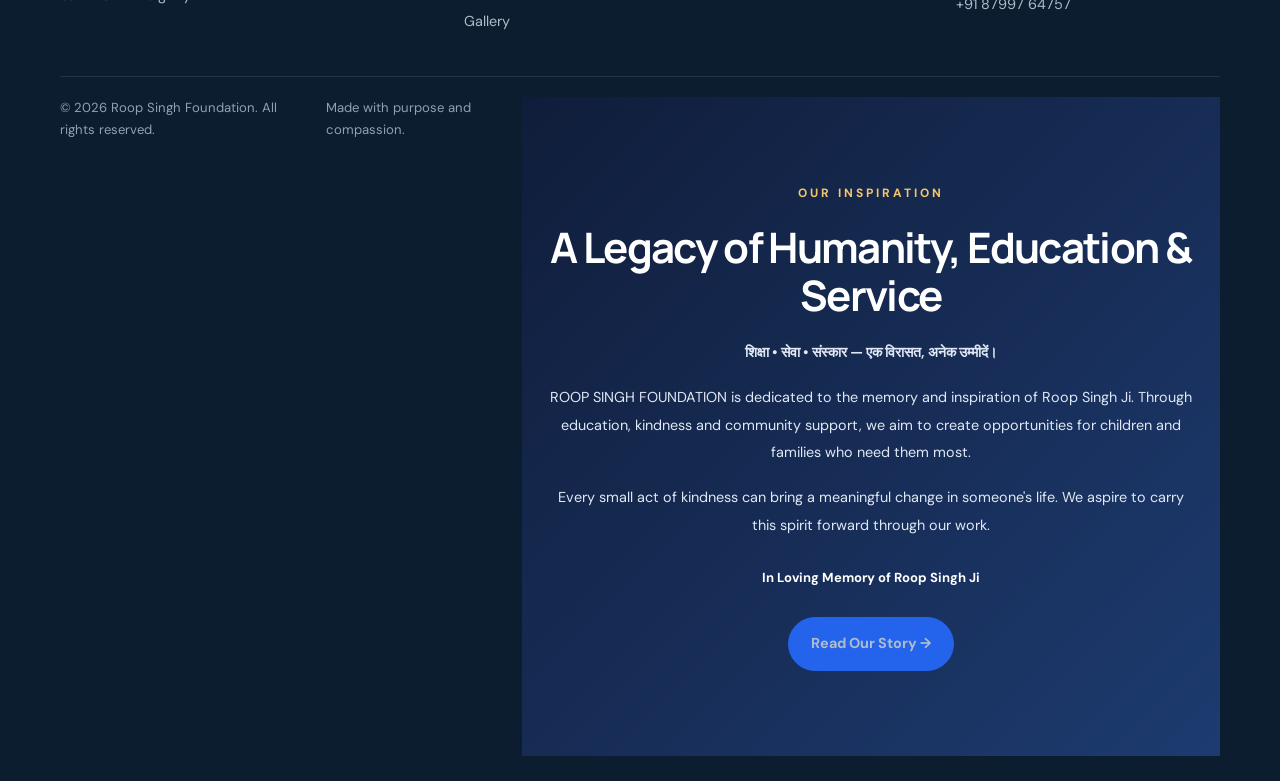
==== commit bcb60452: "Update index.html" ====
--- a/index.html
+++ b/index.html
@@ -146,8 +146,7 @@
     <div class="footer-bottom">
         <span>© <span data-year></span> Roop Singh Foundation. All rights reserved.</span>
         <span>Made with purpose and compassion.</span>
-    </div>
-</div>
+    
     
 <!-- Nana Ji Legacy Section -->
 <section class="home-legacy">
@@ -231,7 +230,8 @@
     text-decoration: none;
 }
 </style>
-
+</div>
+</div>
 </footer>
     <script src="assets/script.js"></script>
 </body>
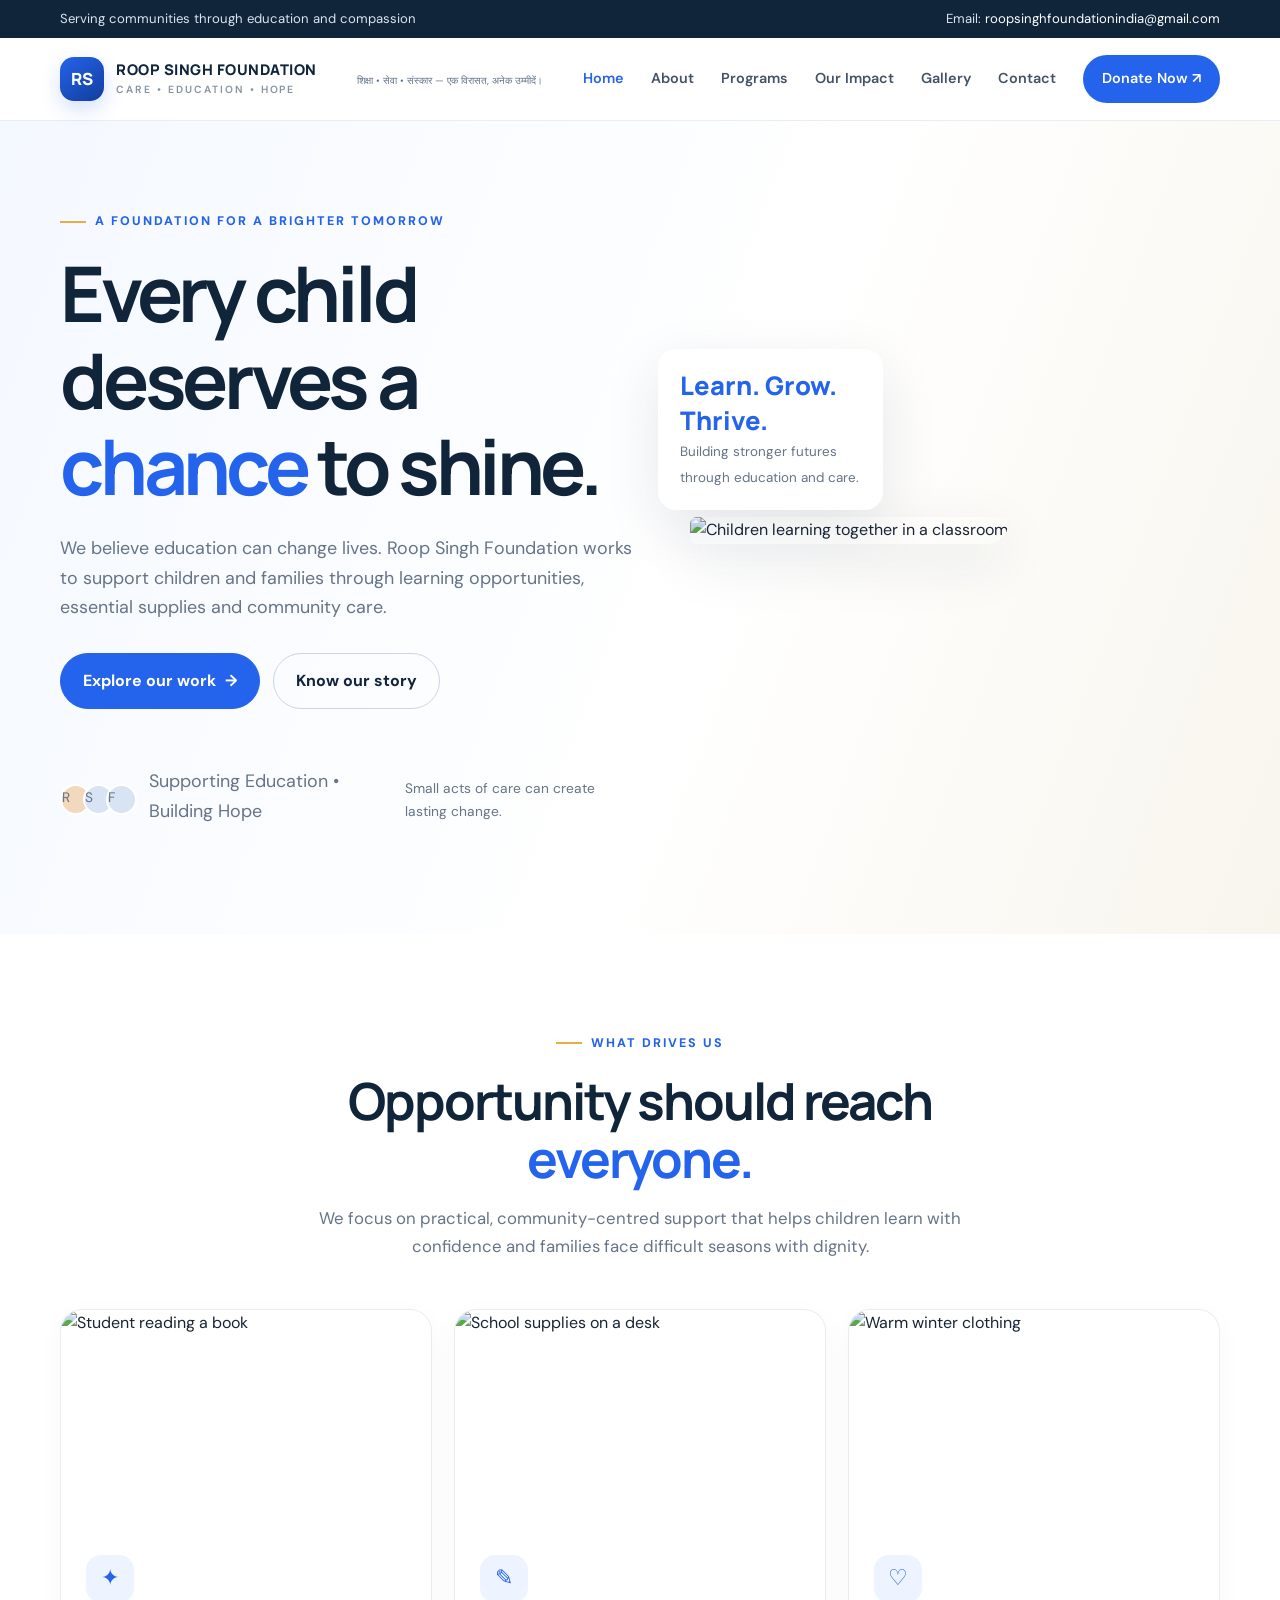
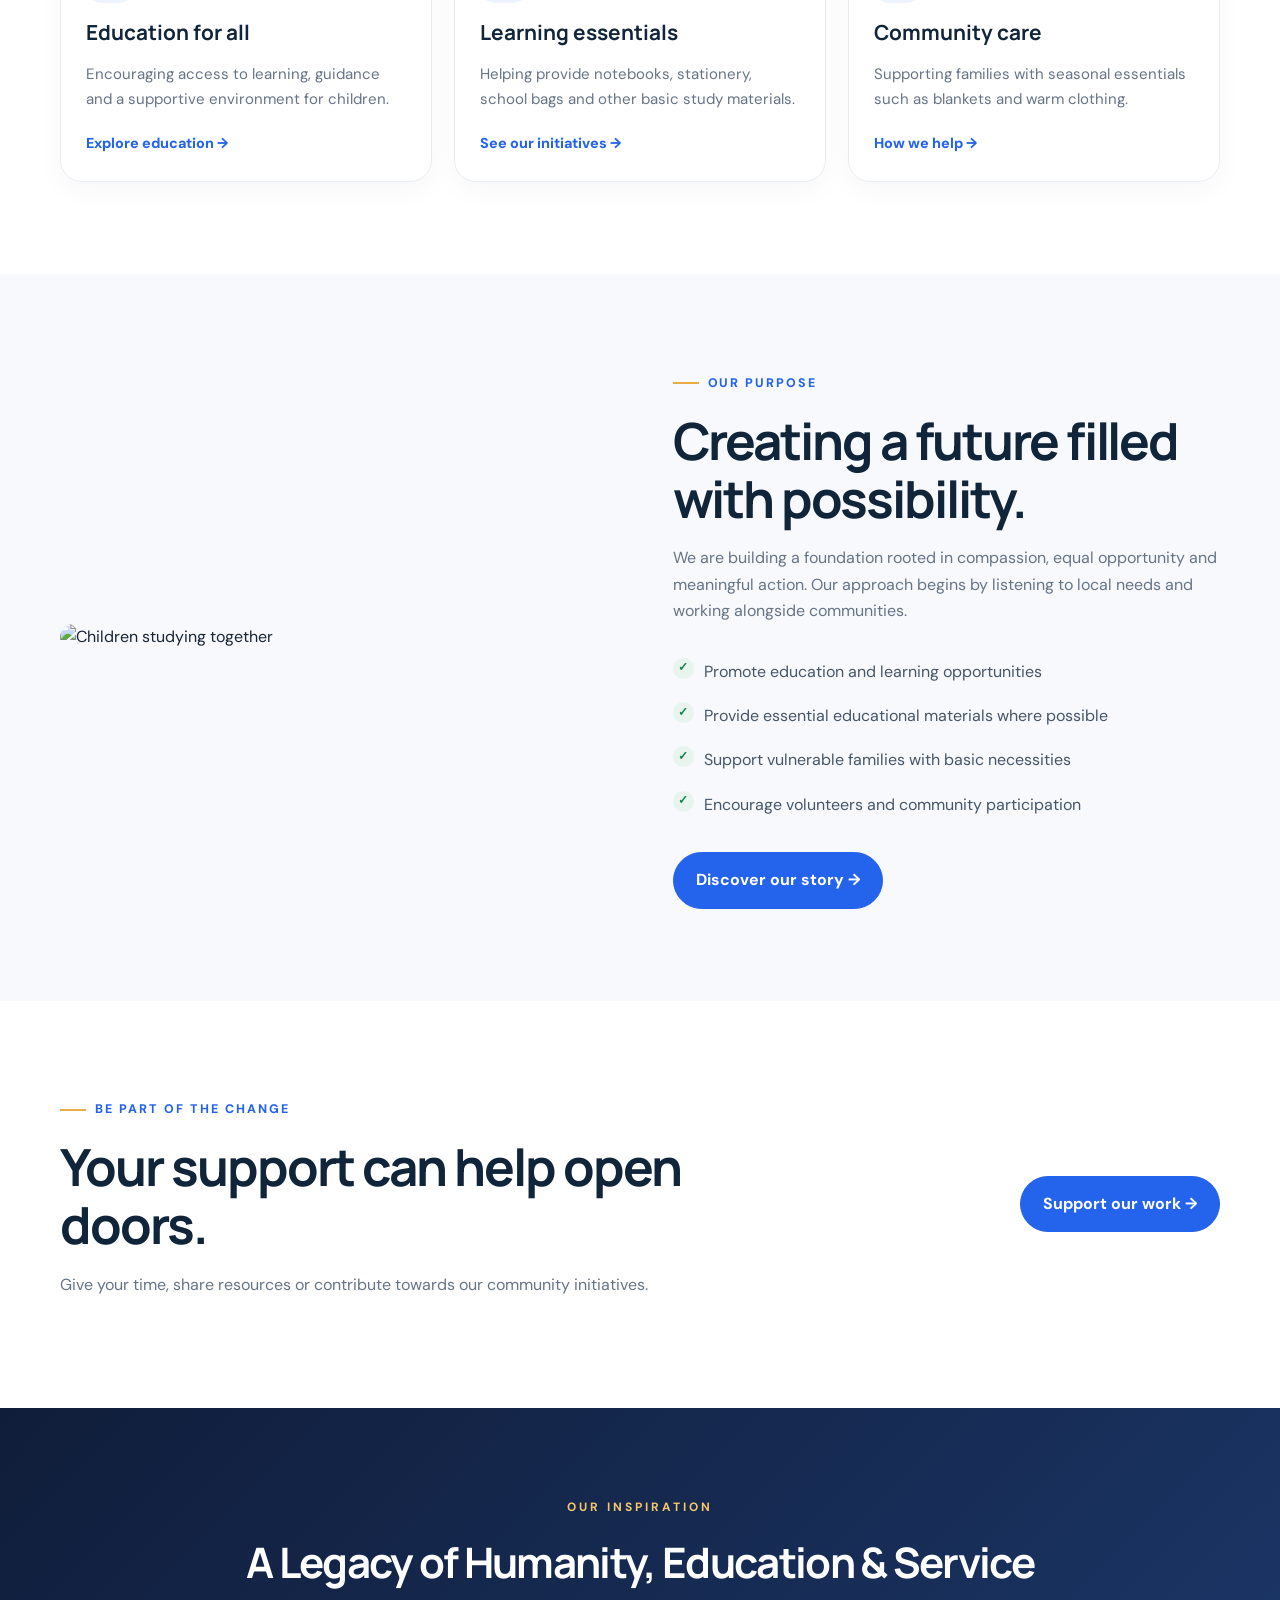
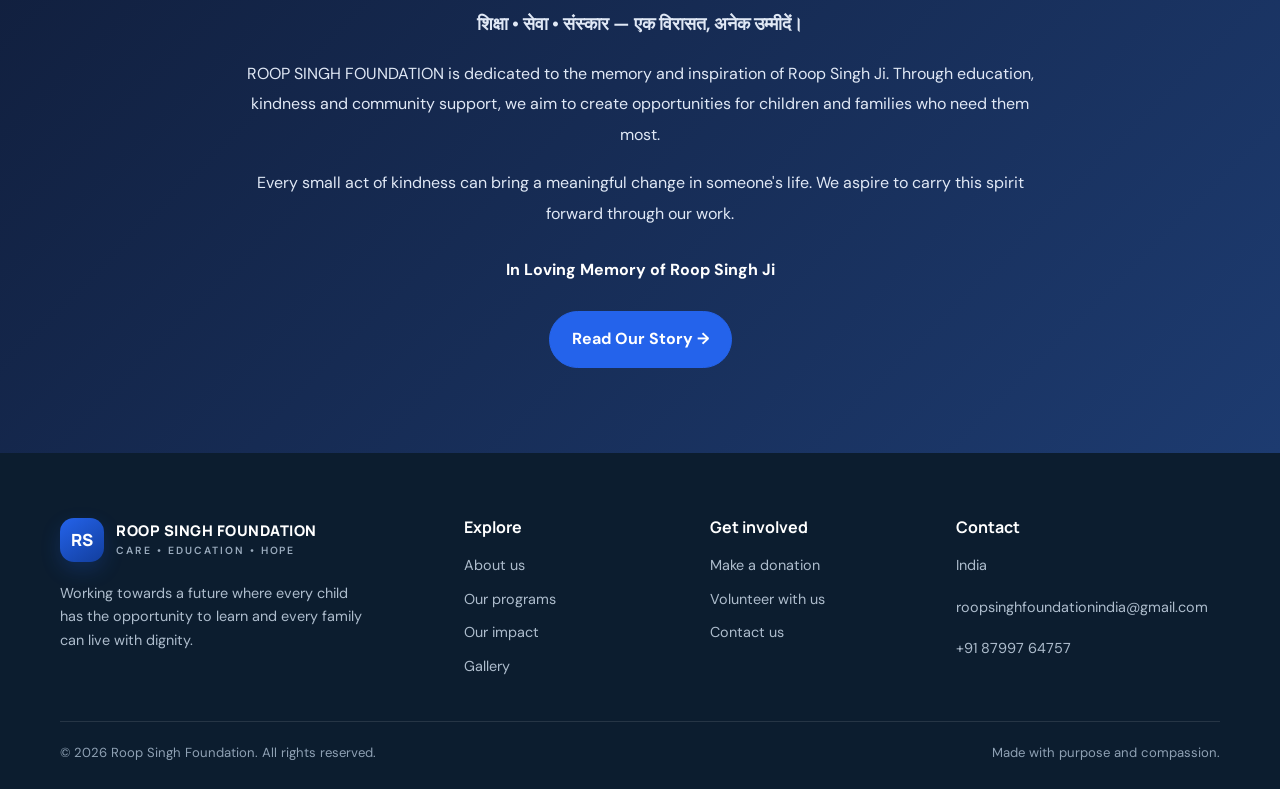
==== commit 205eca65: "Update index.html" ====
--- a/index.html
+++ b/index.html
@@ -116,6 +116,91 @@
         </section>
         
 </main>
+
+
+    
+<!-- Nana Ji Legacy Section -->
+<section class="home-legacy">
+    <div class="home-legacy-content">
+
+        <span class="home-legacy-label">
+            OUR INSPIRATION
+        </span>
+
+        <h2>A Legacy of Humanity, Education & Service</h2>
+
+        <p class="home-legacy-hindi">
+            शिक्षा • सेवा • संस्कार — एक विरासत, अनेक उम्मीदें।
+        </p>
+
+        <p>
+            ROOP SINGH FOUNDATION is dedicated to the
+            memory and inspiration of Roop Singh Ji.
+            Through education, kindness and community
+            support, we aim to create opportunities for
+            children and families who need them most.
+        </p>
+
+        <p>
+            Every small act of kindness can bring a
+            meaningful change in someone's life.
+            We aspire to carry this spirit forward
+            through our work.
+        </p>
+
+        <strong class="home-legacy-signature">
+            In Loving Memory of Roop Singh Ji
+        </strong>
+
+        <a href="about.html" class="btn">
+            Read Our Story →
+        </a>
+
+    </div>
+</section>
+
+<style>
+.home-legacy {
+    padding: 85px 24px;
+    background: linear-gradient(135deg, #101d3a, #1d3b70);
+    color: #ffffff;
+    text-align: center;
+}
+.home-legacy-content {
+    max-width: 820px;
+    margin: auto;
+}
+.home-legacy-label {
+    color: #f5c76a;
+    font-size: 12px;
+    font-weight: 700;
+    letter-spacing: 3px;
+}
+.home-legacy h2 {
+    font-size: clamp(28px, 4vw, 42px);
+    margin: 20px 0;
+    color: #ffffff;
+}
+.home-legacy-hindi {
+    color: #f5c76a;
+    font-weight: 700;
+    font-size: 18px;
+}
+.home-legacy p {
+    color: #e0e8f5;
+    line-height: 1.9;
+    margin: 18px 0;
+}
+.home-legacy-signature {
+    display: block;
+    margin: 28px 0;
+    color: #ffffff;
+}
+.home-legacy .btn {
+    display: inline-block;
+    text-decoration: none;
+}
+</style>
 <footer class="footer"><div class="container">
 <div class="footer-grid">
 <div><a class="brand" href="index.html"><span class="brand-mark">RS</span><span class="brand-name" style="color:#fff">ROOP SINGH FOUNDATION<small style="color:#9aabbd">CARE • EDUCATION • HOPE</small></span></a><p style="margin-top:20px;max-width:310px">Working towards a future where every child has the opportunity to learn and every family can live with dignity.</p></div>
@@ -146,90 +231,7 @@
     <div class="footer-bottom">
         <span>© <span data-year></span> Roop Singh Foundation. All rights reserved.</span>
         <span>Made with purpose and compassion.</span>
-    
-    
-<!-- Nana Ji Legacy Section -->
-<section class="home-legacy">
-    <div class="home-legacy-content">
-
-        <span class="home-legacy-label">
-            OUR INSPIRATION
-        </span>
-
-        <h2>A Legacy of Humanity, Education & Service</h2>
-
-        <p class="home-legacy-hindi">
-            शिक्षा • सेवा • संस्कार — एक विरासत, अनेक उम्मीदें।
-        </p>
-
-        <p>
-            ROOP SINGH FOUNDATION is dedicated to the
-            memory and inspiration of Roop Singh Ji.
-            Through education, kindness and community
-            support, we aim to create opportunities for
-            children and families who need them most.
-        </p>
-
-        <p>
-            Every small act of kindness can bring a
-            meaningful change in someone's life.
-            We aspire to carry this spirit forward
-            through our work.
-        </p>
-
-        <strong class="home-legacy-signature">
-            In Loving Memory of Roop Singh Ji
-        </strong>
-
-        <a href="about.html" class="btn">
-            Read Our Story →
-        </a>
-
-    </div>
-</section>
-
-<style>
-.home-legacy {
-    padding: 85px 24px;
-    background: linear-gradient(135deg, #101d3a, #1d3b70);
-    color: #ffffff;
-    text-align: center;
-}
-.home-legacy-content {
-    max-width: 820px;
-    margin: auto;
-}
-.home-legacy-label {
-    color: #f5c76a;
-    font-size: 12px;
-    font-weight: 700;
-    letter-spacing: 3px;
-}
-.home-legacy h2 {
-    font-size: clamp(28px, 4vw, 42px);
-    margin: 20px 0;
-    color: #ffffff;
-}
-.home-legacy-hindi {
-    color: #f5c76a;
-    font-weight: 700;
-    font-size: 18px;
-}
-.home-legacy p {
-    color: #e0e8f5;
-    line-height: 1.9;
-    margin: 18px 0;
-}
-.home-legacy-signature {
-    display: block;
-    margin: 28px 0;
-    color: #ffffff;
-}
-.home-legacy .btn {
-    display: inline-block;
-    text-decoration: none;
-}
-</style>
+
 </div>
 </div>
 </footer>
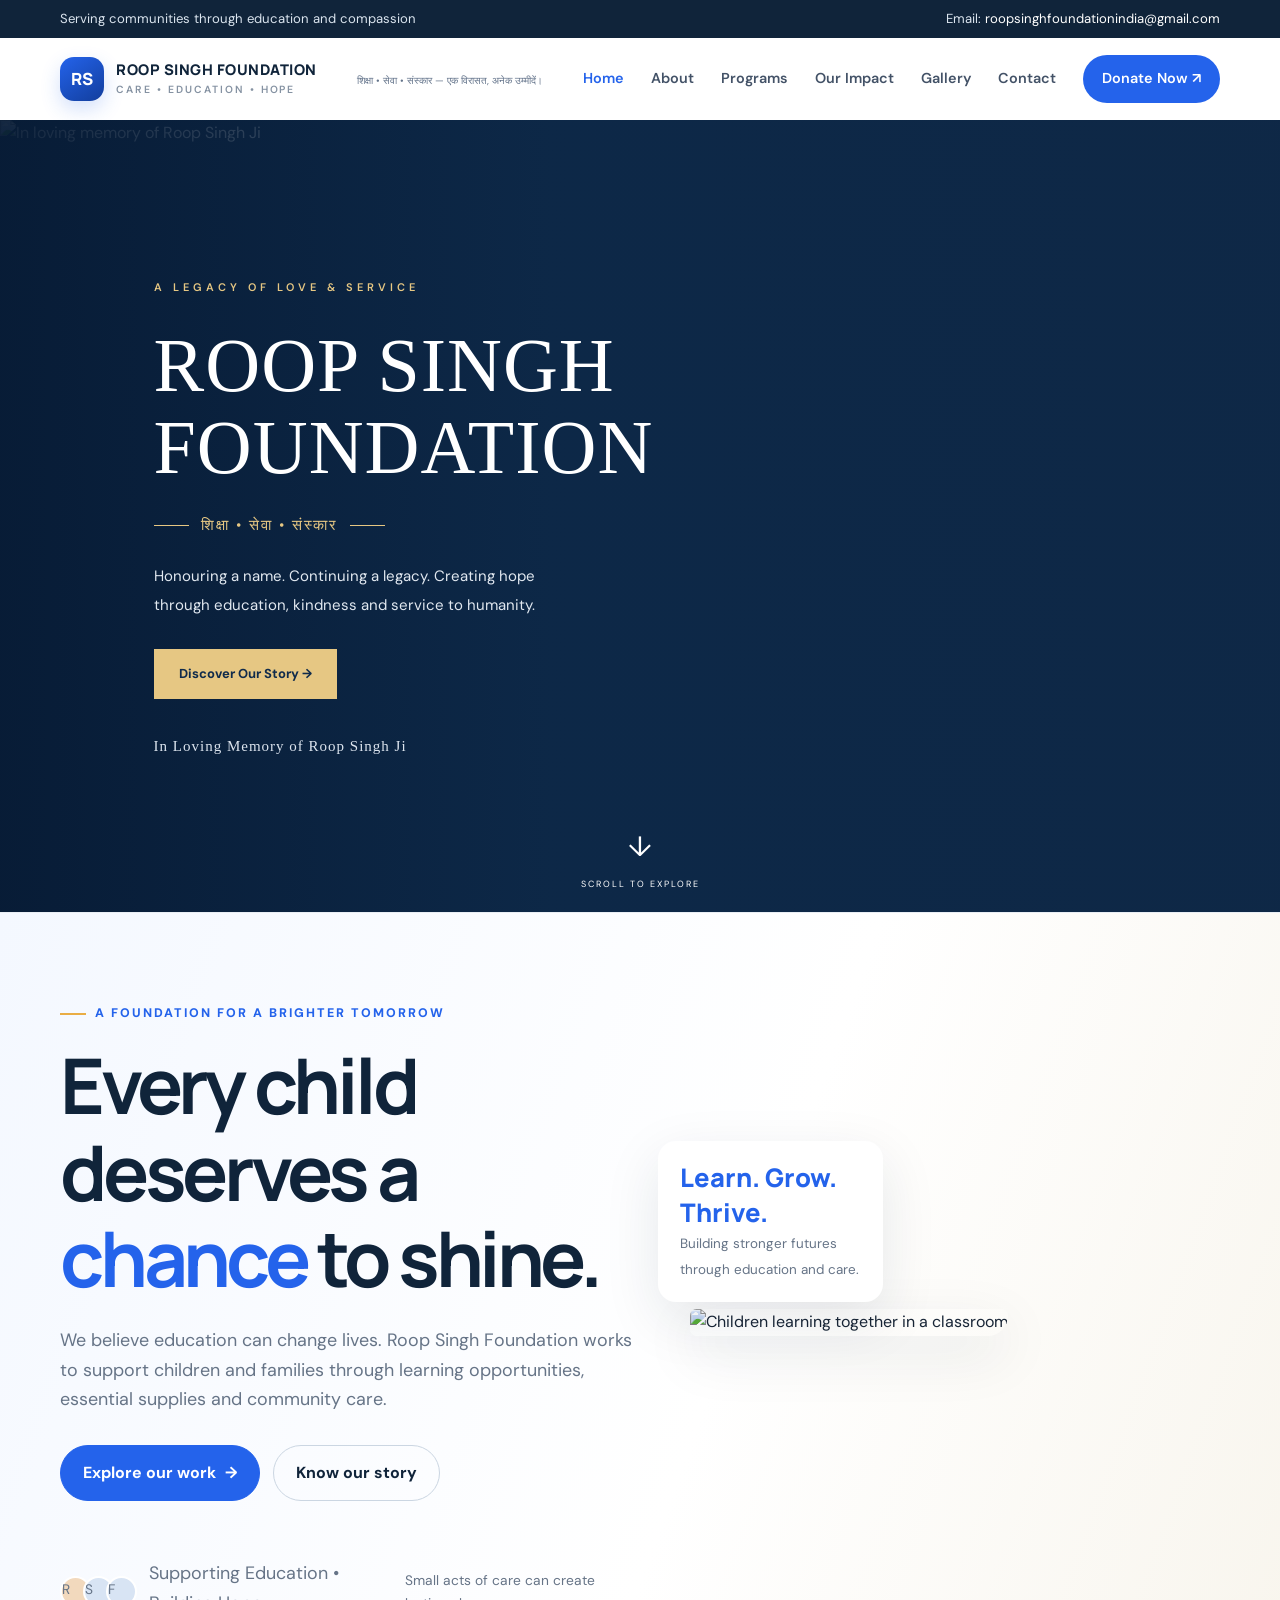
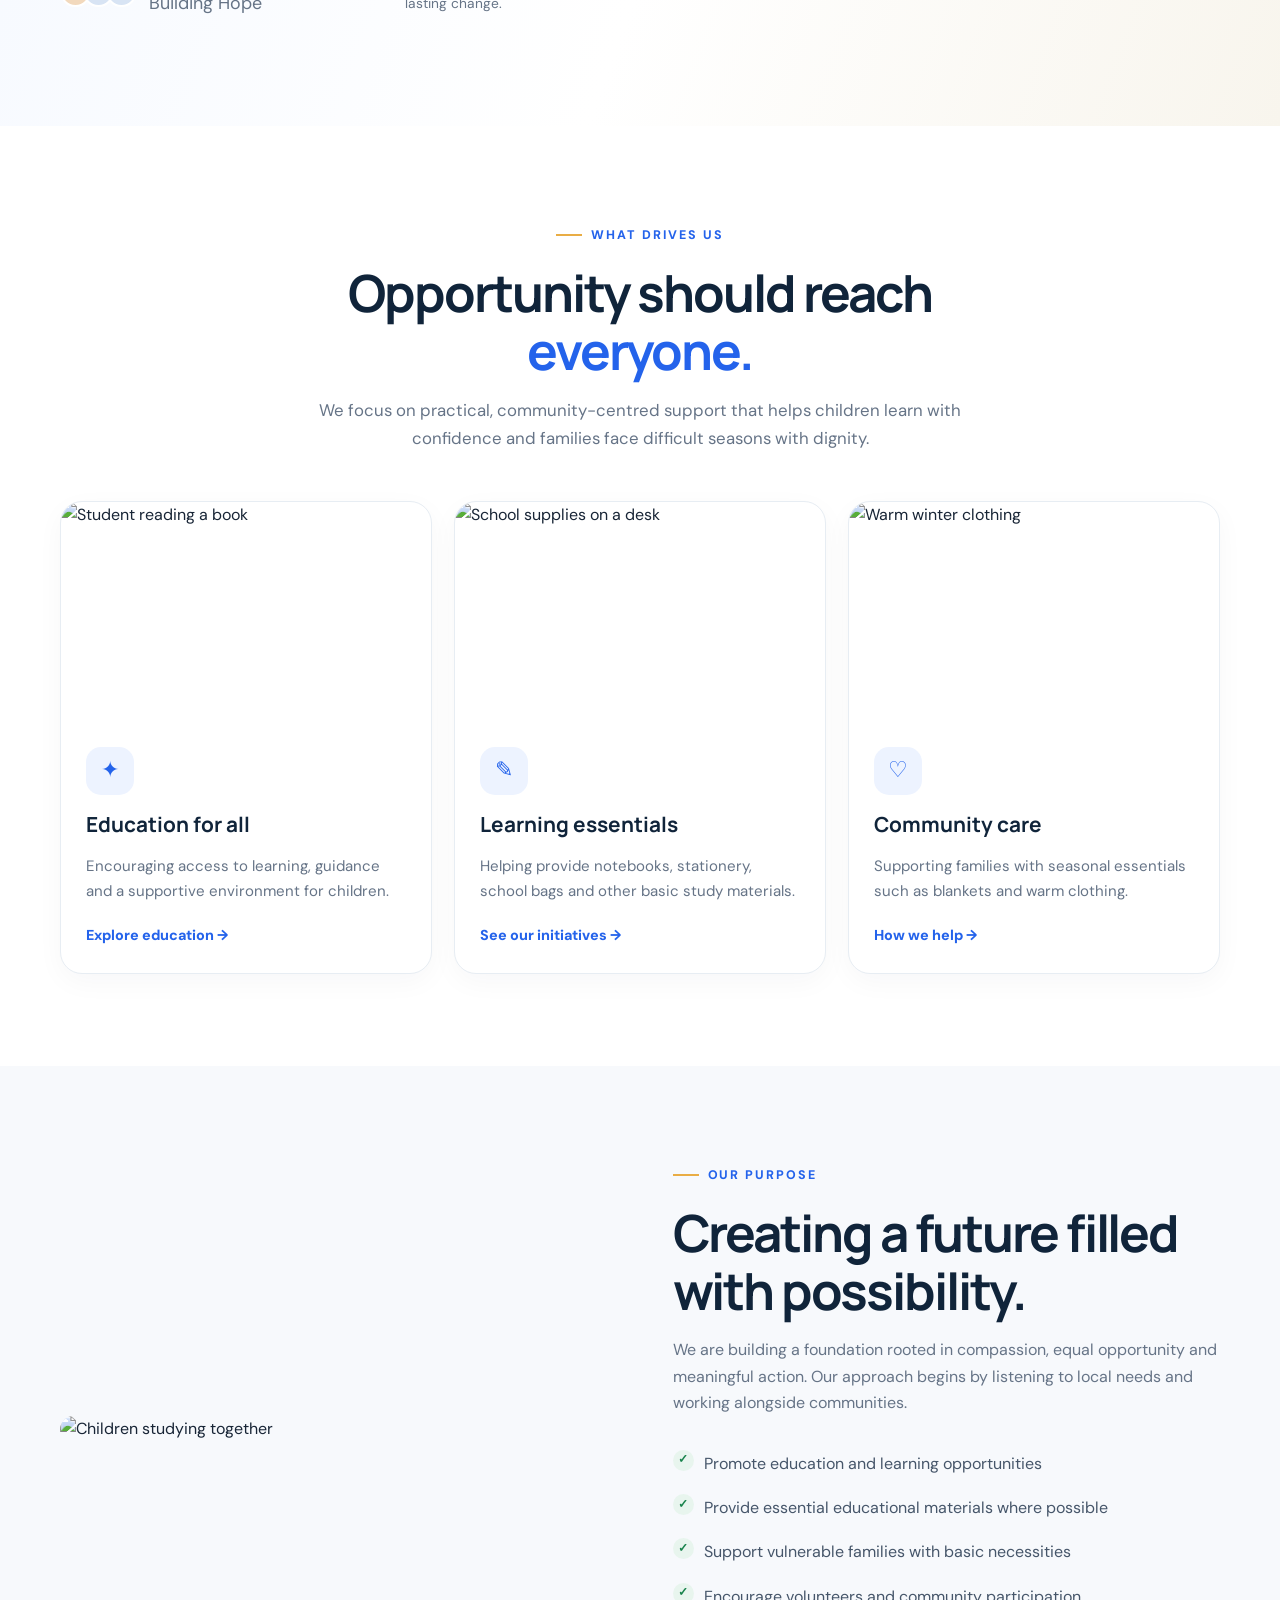
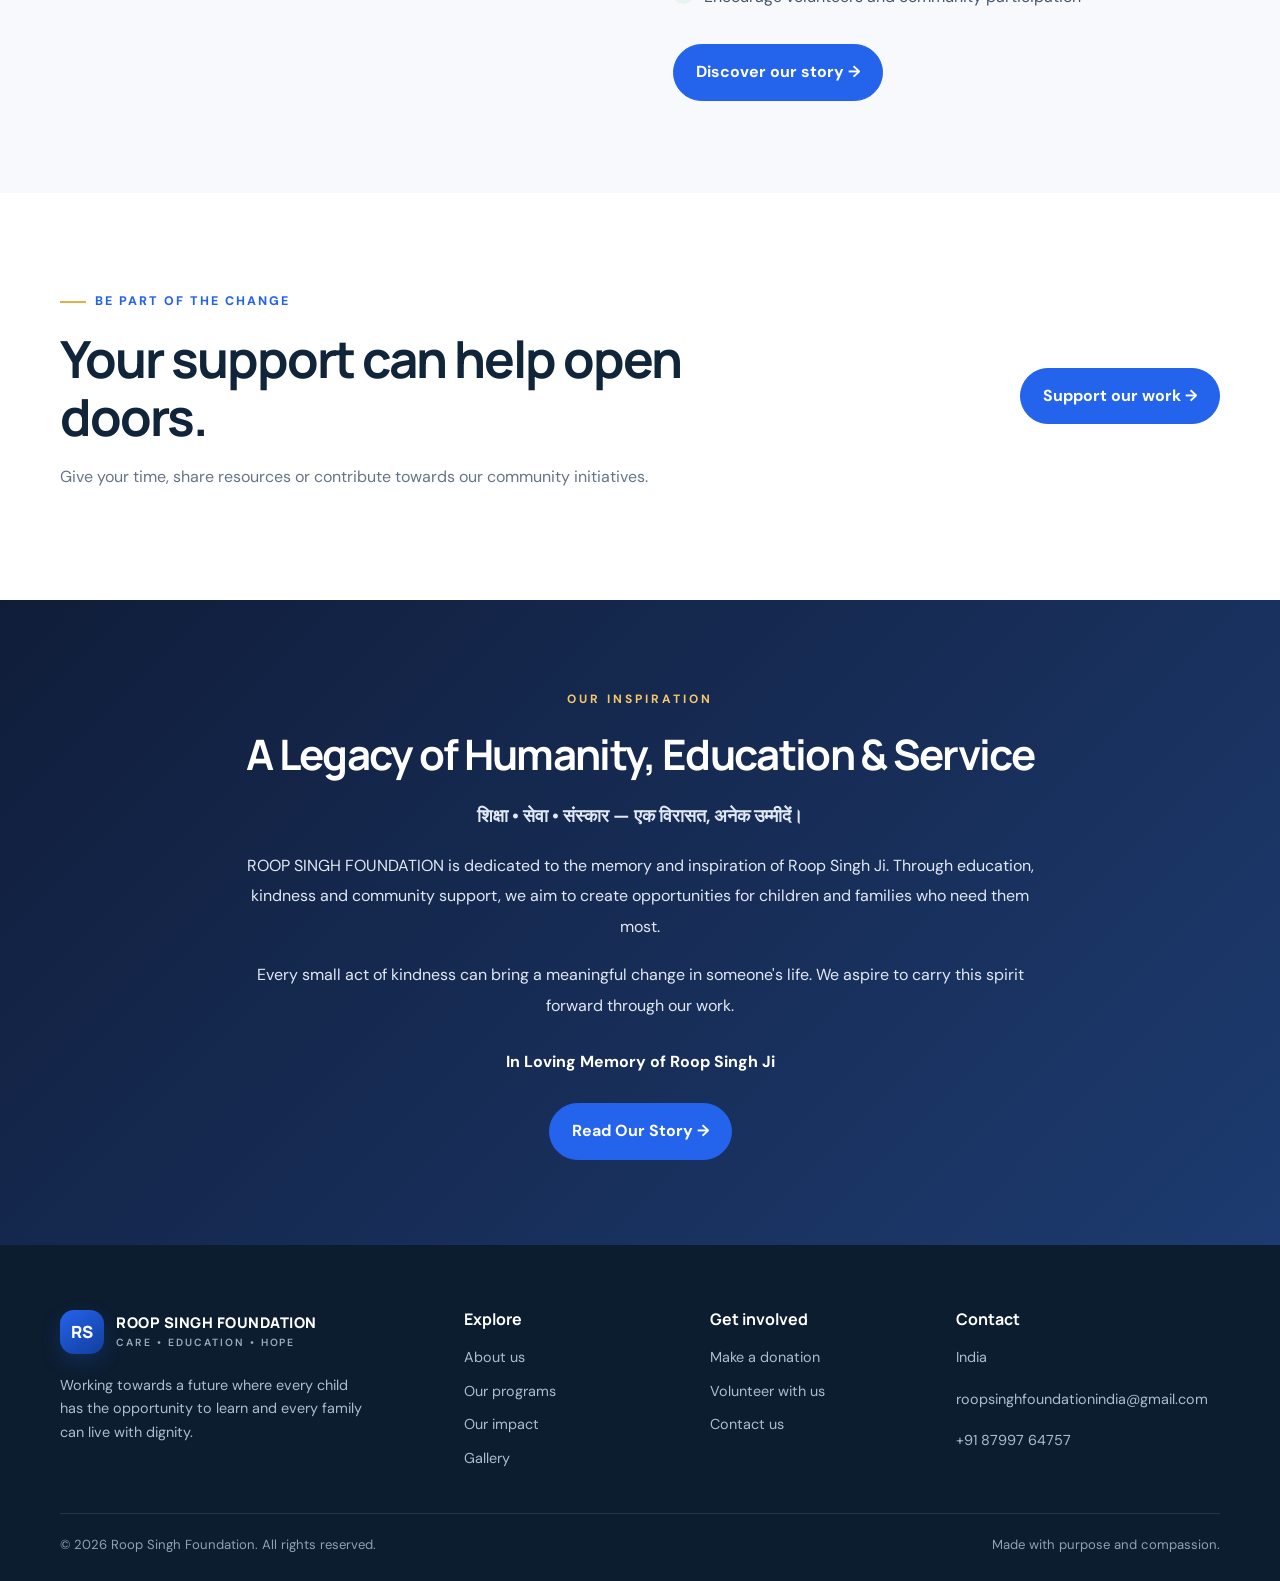
==== commit f6996b18: "Update index.html" ====
--- a/index.html
+++ b/index.html
@@ -11,6 +11,220 @@
 <button class="menu-toggle" aria-label="Open navigation" aria-expanded="false">☰</button>
 <nav class="nav"><a class="active" href="index.html">Home</a><a class="" href="about.html">About</a><a class="" href="programs.html">Programs</a><a class="" href="impact.html">Our Impact</a><a class="" href="gallery.html">Gallery</a><a class="" href="contact.html">Contact</a><a class="nav-cta" href="donate.html">Donate Now ↗</a></nav>
 </div>
+    
+<!-- ROOP SINGH FOUNDATION PREMIUM HERO -->
+
+<section class="rsf-hero">
+
+    <img
+        src="assets/roop-singh-ji.jpeg"
+        alt="In loving memory of Roop Singh Ji"
+        class="rsf-hero-image"
+    >
+
+    <div class="rsf-hero-overlay"></div>
+
+    <div class="rsf-hero-content">
+
+        <span class="rsf-eyebrow">
+            A LEGACY OF LOVE & SERVICE
+        </span>
+
+        <h1>
+            ROOP SINGH<br>
+            FOUNDATION
+        </h1>
+
+        <div class="rsf-divider">
+            <span></span>
+            शिक्षा • सेवा • संस्कार
+            <span></span>
+        </div>
+
+        <p class="rsf-hero-description">
+            Honouring a name. Continuing a legacy.
+            Creating hope through education, kindness
+            and service to humanity.
+        </p>
+
+        <a href="about.html" class="rsf-hero-button">
+            Discover Our Story →
+        </a>
+
+        <div class="rsf-memory">
+            In Loving Memory of Roop Singh Ji
+        </div>
+
+    </div>
+
+    <a href="#main-content" class="rsf-scroll">
+        <span>↓</span>
+        <small>SCROLL TO EXPLORE</small>
+    </a>
+
+</section>
+
+<style>
+.rsf-hero {
+    min-height: 88vh;
+    min-height: 88svh;
+    position: relative;
+    display: flex;
+    align-items: center;
+    overflow: hidden;
+    background: #102b4b;
+    color: white;
+}
+
+.rsf-hero-image {
+    position: absolute;
+    inset: 0;
+    width: 100%;
+    height: 100%;
+    object-fit: cover;
+    object-position: center 30%;
+}
+
+.rsf-hero-overlay {
+    position: absolute;
+    inset: 0;
+    background: linear-gradient(
+        90deg,
+        rgba(7, 27, 53, .94) 0%,
+        rgba(12, 39, 70, .76) 43%,
+        rgba(10, 32, 58, .28) 100%
+    );
+}
+
+.rsf-hero-content {
+    position: relative;
+    z-index: 2;
+    width: min(700px, 90%);
+    margin-left: clamp(25px, 12%, 180px);
+    padding: 100px 0;
+}
+
+.rsf-eyebrow {
+    color: #e6c783;
+    font-size: 11px;
+    letter-spacing: 4px;
+    font-weight: 600;
+}
+
+.rsf-hero h1 {
+    color: #fff;
+    font-family: Georgia, serif;
+    font-size: clamp(42px, 6.5vw, 76px);
+    font-weight: 400;
+    line-height: 1.08;
+    letter-spacing: 1px;
+    margin: 25px 0;
+}
+
+.rsf-divider {
+    display: flex;
+    align-items: center;
+    gap: 12px;
+    color: #e6c783;
+    font-size: 15px;
+    letter-spacing: 2px;
+    margin: 24px 0;
+}
+
+.rsf-divider span {
+    width: 35px;
+    height: 1px;
+    background: #e6c783;
+}
+
+.rsf-hero-description {
+    max-width: 420px;
+    color: #e1e8f0;
+    font-size: 15px;
+    line-height: 1.9;
+    margin-bottom: 30px;
+}
+
+.rsf-hero-button {
+    display: inline-block;
+    padding: 14px 25px;
+    background: #e6c783;
+    color: #102b4b;
+    text-decoration: none;
+    font-size: 13px;
+    font-weight: 700;
+    transition: .3s;
+}
+
+.rsf-hero-button:hover {
+    background: white;
+    transform: translateY(-3px);
+}
+
+.rsf-memory {
+    margin-top: 35px;
+    color: #dce4ee;
+    font-family: Georgia, serif;
+    font-size: 15px;
+    letter-spacing: 1px;
+}
+
+.rsf-scroll {
+    position: absolute;
+    z-index: 3;
+    bottom: 20px;
+    left: 50%;
+    transform: translateX(-50%);
+    display: flex;
+    flex-direction: column;
+    align-items: center;
+    gap: 7px;
+    color: white;
+    text-decoration: none;
+}
+
+.rsf-scroll span {
+    font-size: 28px;
+}
+
+.rsf-scroll small {
+    font-size: 9px;
+    letter-spacing: 2px;
+}
+
+@media(max-width:600px) {
+    .rsf-hero {
+        min-height: 78svh;
+    }
+
+    .rsf-hero-image {
+        object-position: 58% center;
+    }
+
+    .rsf-hero-overlay {
+        background: linear-gradient(
+            90deg,
+            rgba(7, 27, 53, .88),
+            rgba(7, 27, 53, .50)
+        );
+    }
+
+    .rsf-hero-content {
+        margin-left: 25px;
+        padding: 85px 0;
+    }
+
+    .rsf-hero h1 {
+        font-size: 43px;
+    }
+
+    .rsf-eyebrow {
+        font-size: 9px;
+        letter-spacing: 2px;
+    }
+}
+</style>
+
 </header>
  
     <main>
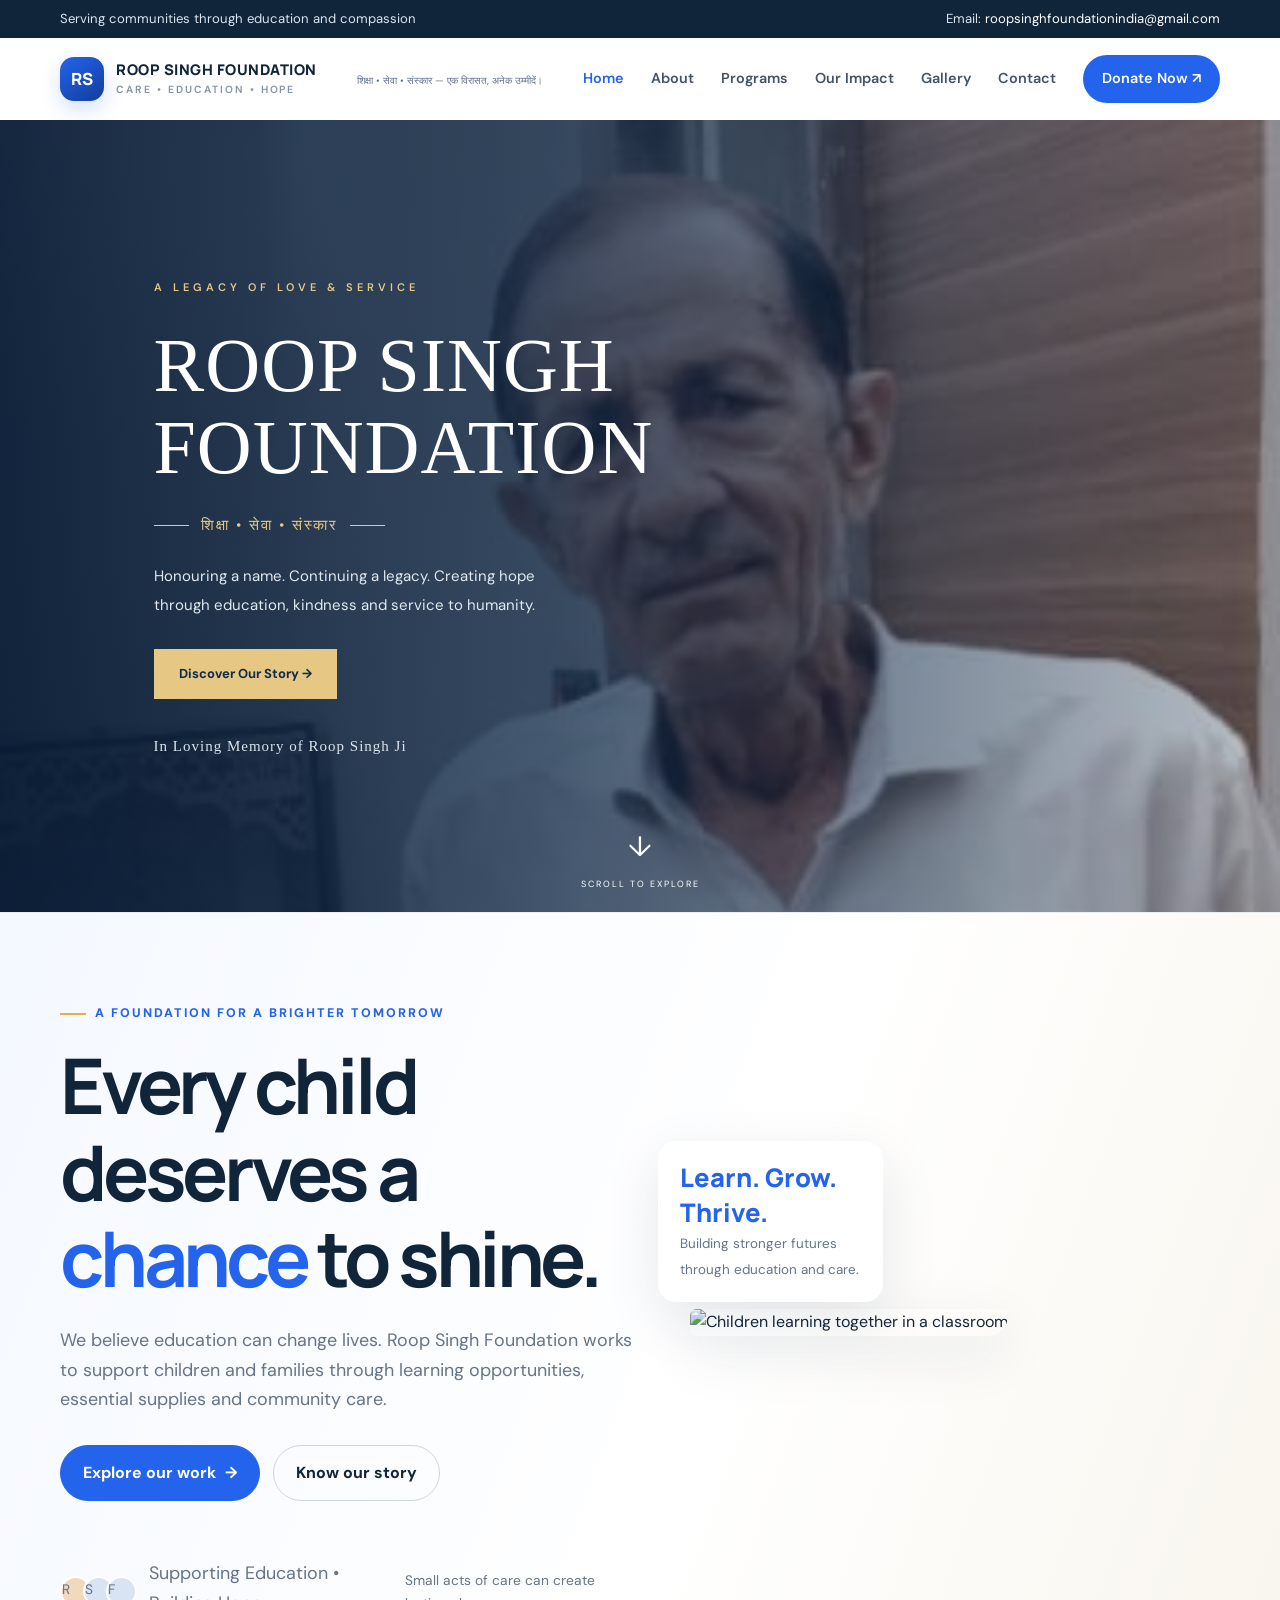
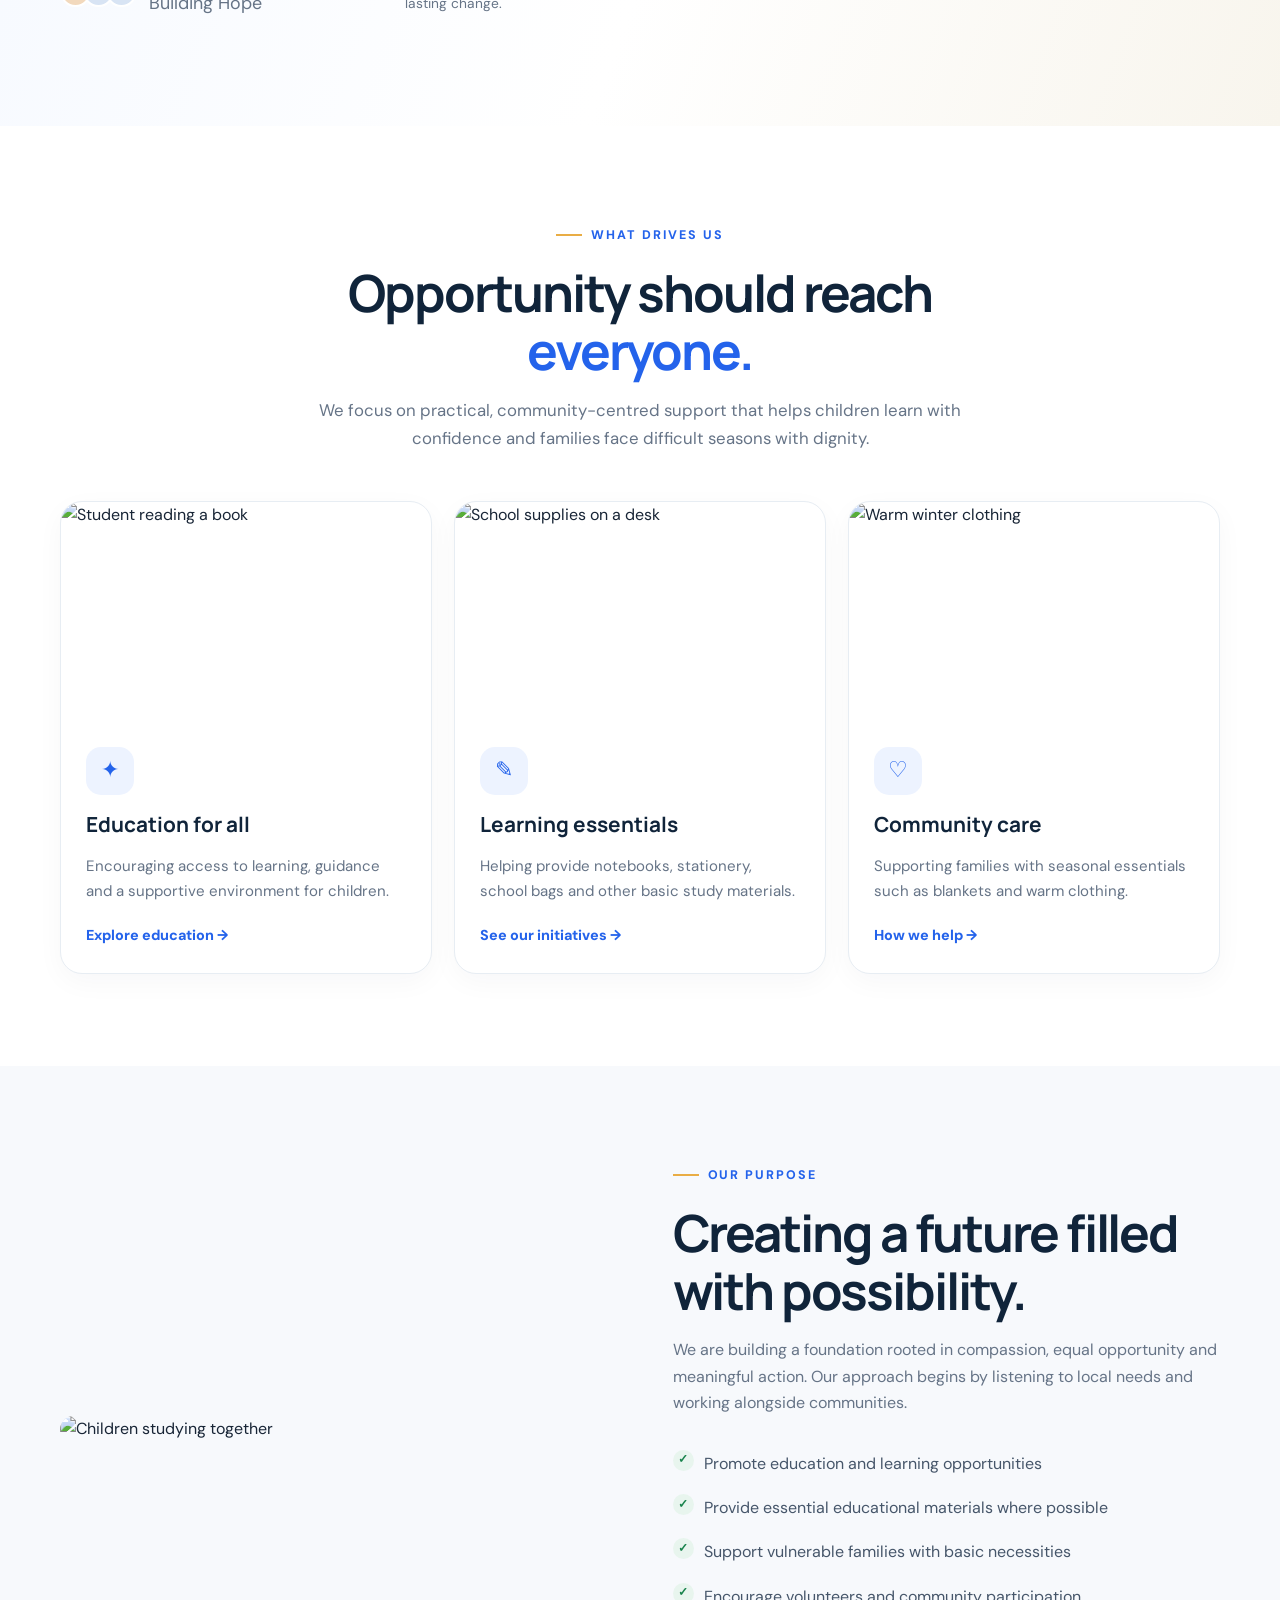
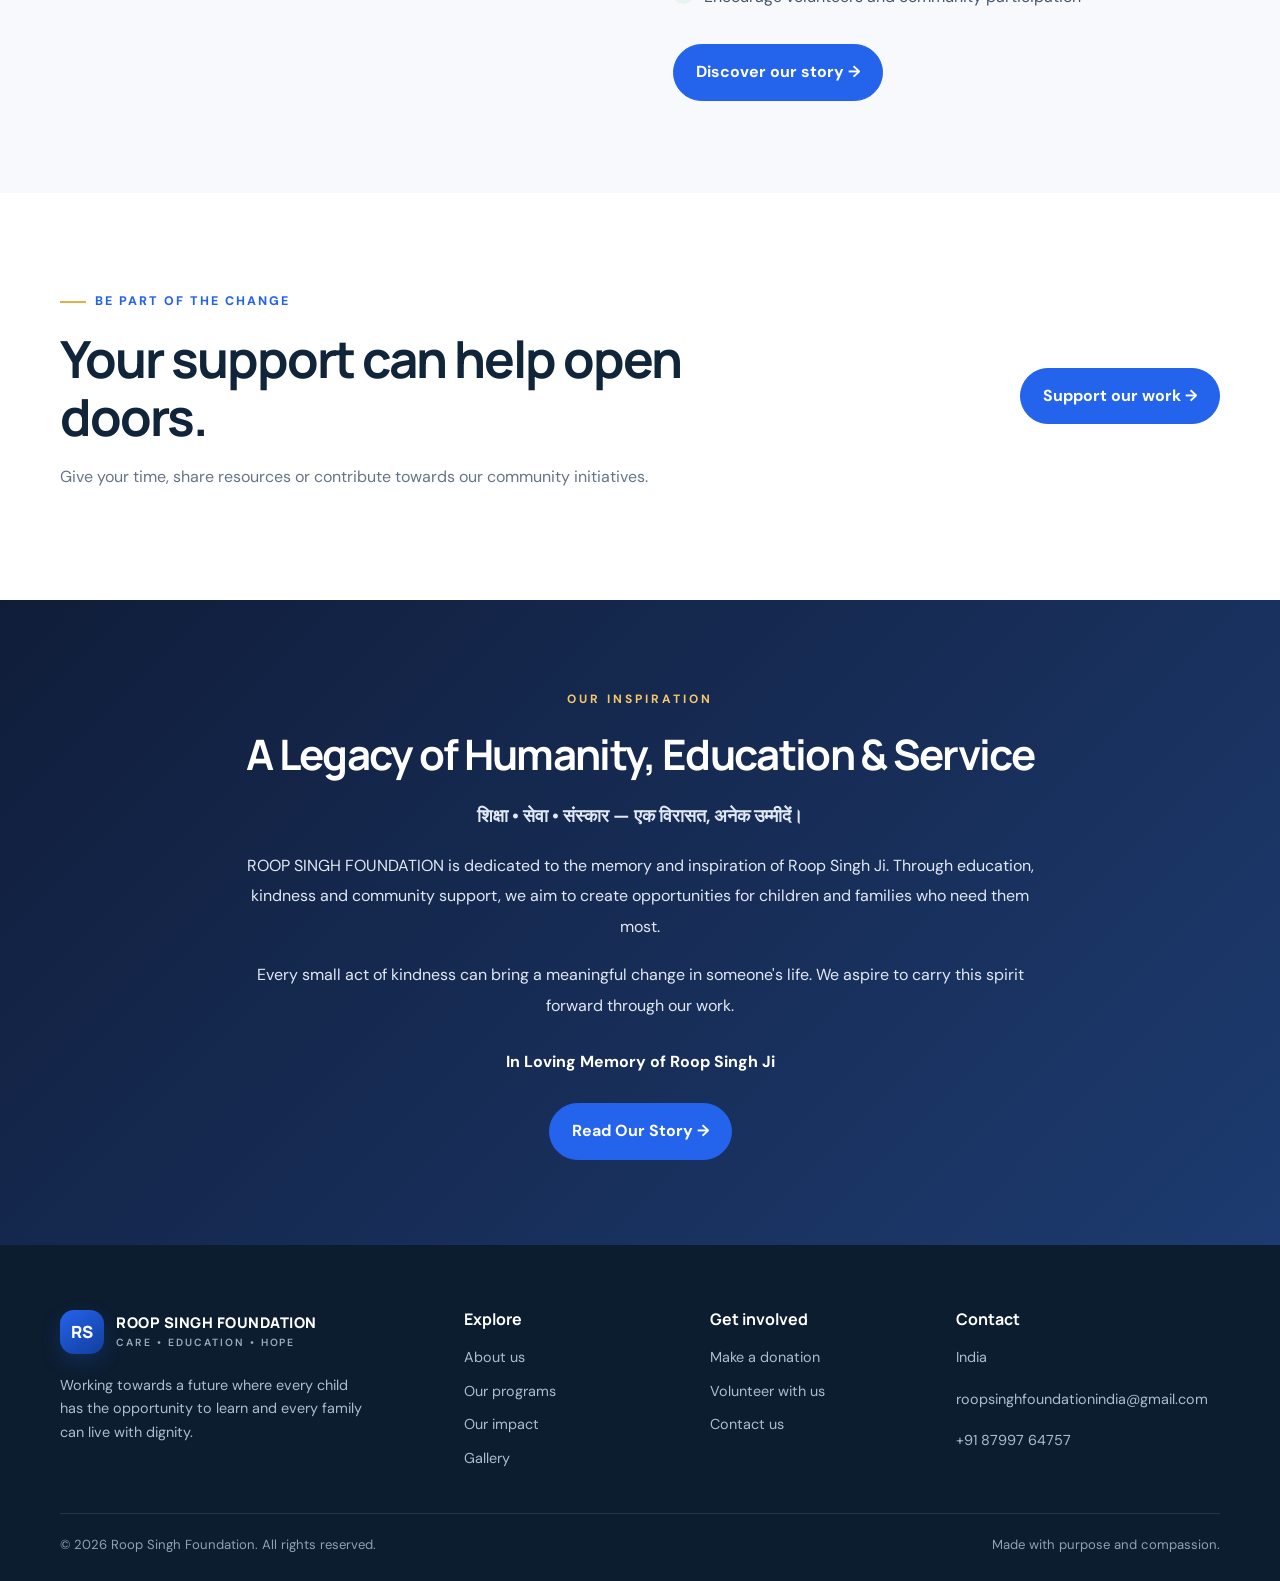
==== commit b66b8dcc: "Update index.html" ====
--- a/index.html
+++ b/index.html
@@ -7,7 +7,7 @@
 <header class="header"><div class="container nav-wrap">
 <a class="brand" href="index.html"><span class="brand-mark">RS</span><span class="brand-name">ROOP SINGH FOUNDATION<small>CARE • EDUCATION • HOPE</small></span></a><p class="logo-tagline">
     शिक्षा • सेवा • संस्कार — एक विरासत, अनेक उम्मीदें।
-</p>
+</p> 
 <button class="menu-toggle" aria-label="Open navigation" aria-expanded="false">☰</button>
 <nav class="nav"><a class="active" href="index.html">Home</a><a class="" href="about.html">About</a><a class="" href="programs.html">Programs</a><a class="" href="impact.html">Our Impact</a><a class="" href="gallery.html">Gallery</a><a class="" href="contact.html">Contact</a><a class="nav-cta" href="donate.html">Donate Now ↗</a></nav>
 </div>
@@ -227,7 +227,7 @@
 
 </header>
  
-    <main>
+<main id="main-content">
         <section class="hero">
             <div class="container hero-grid">
                 <div class="hero-copy">
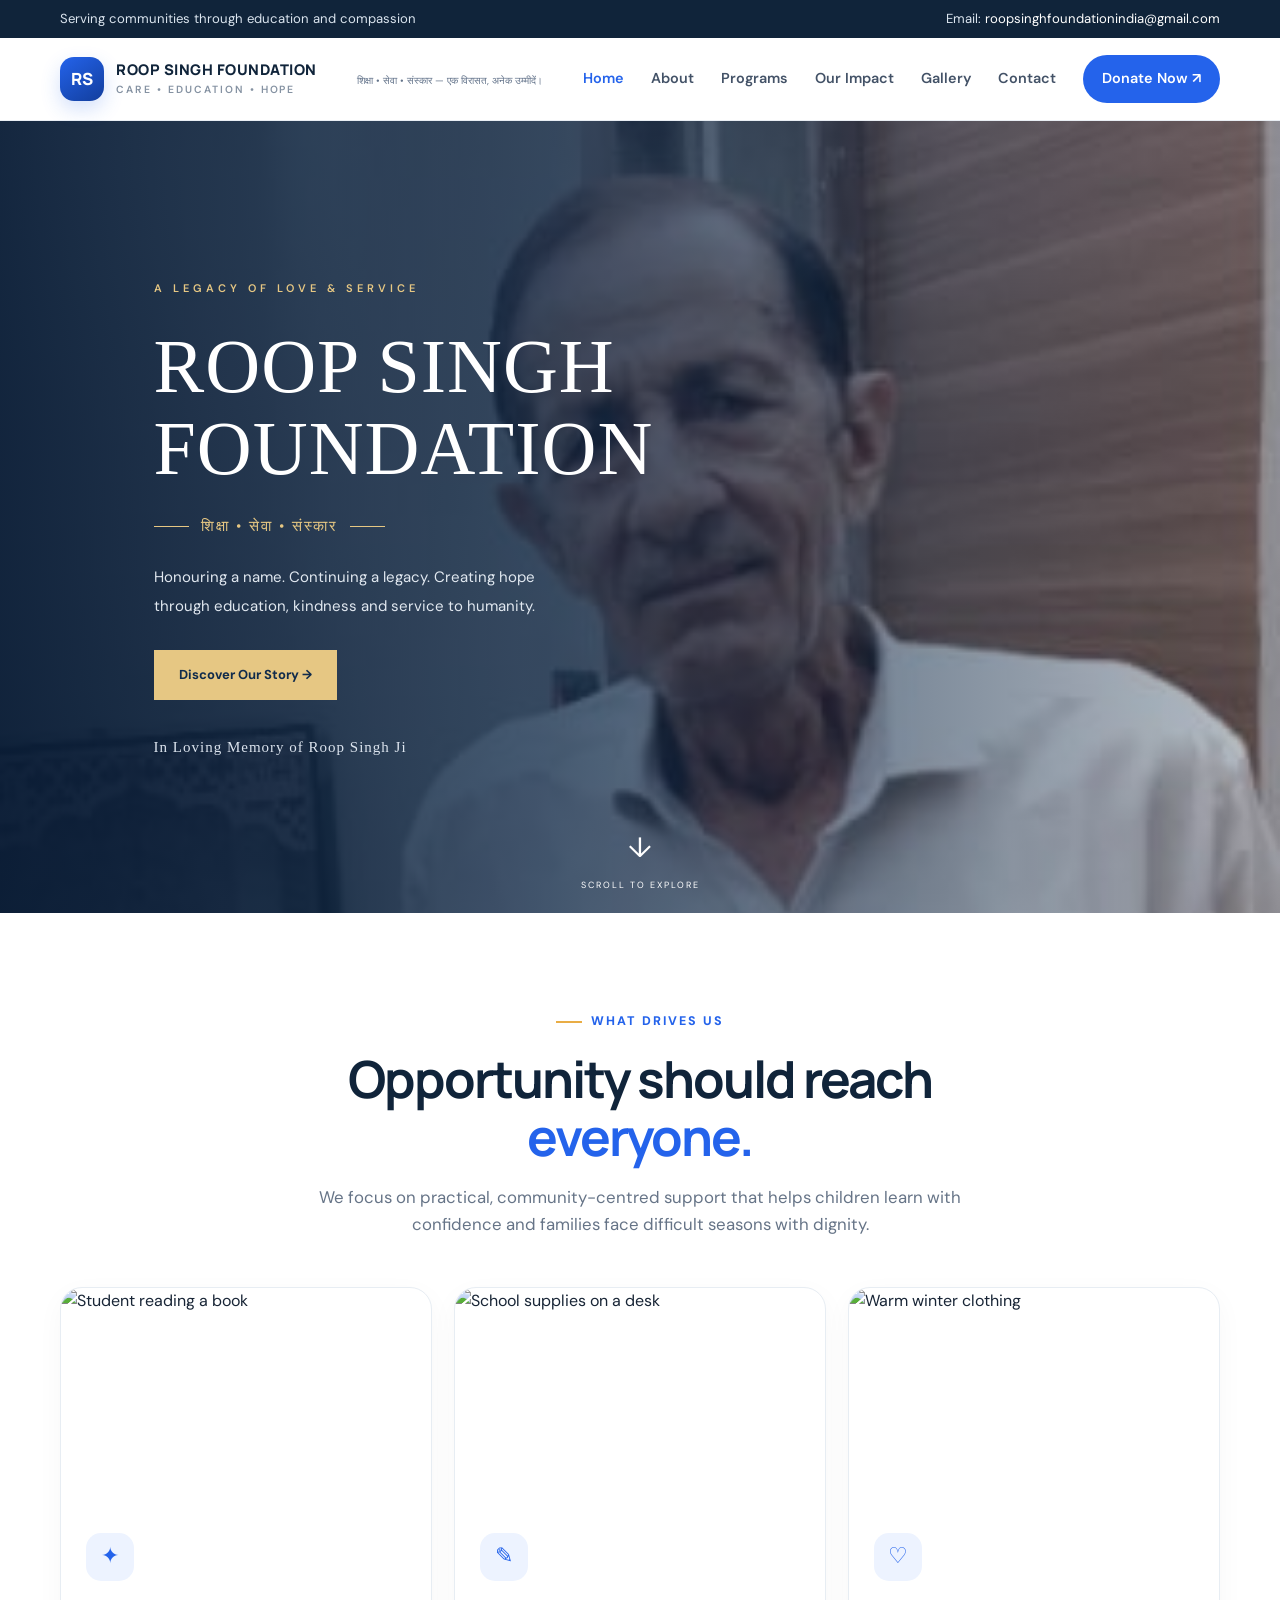
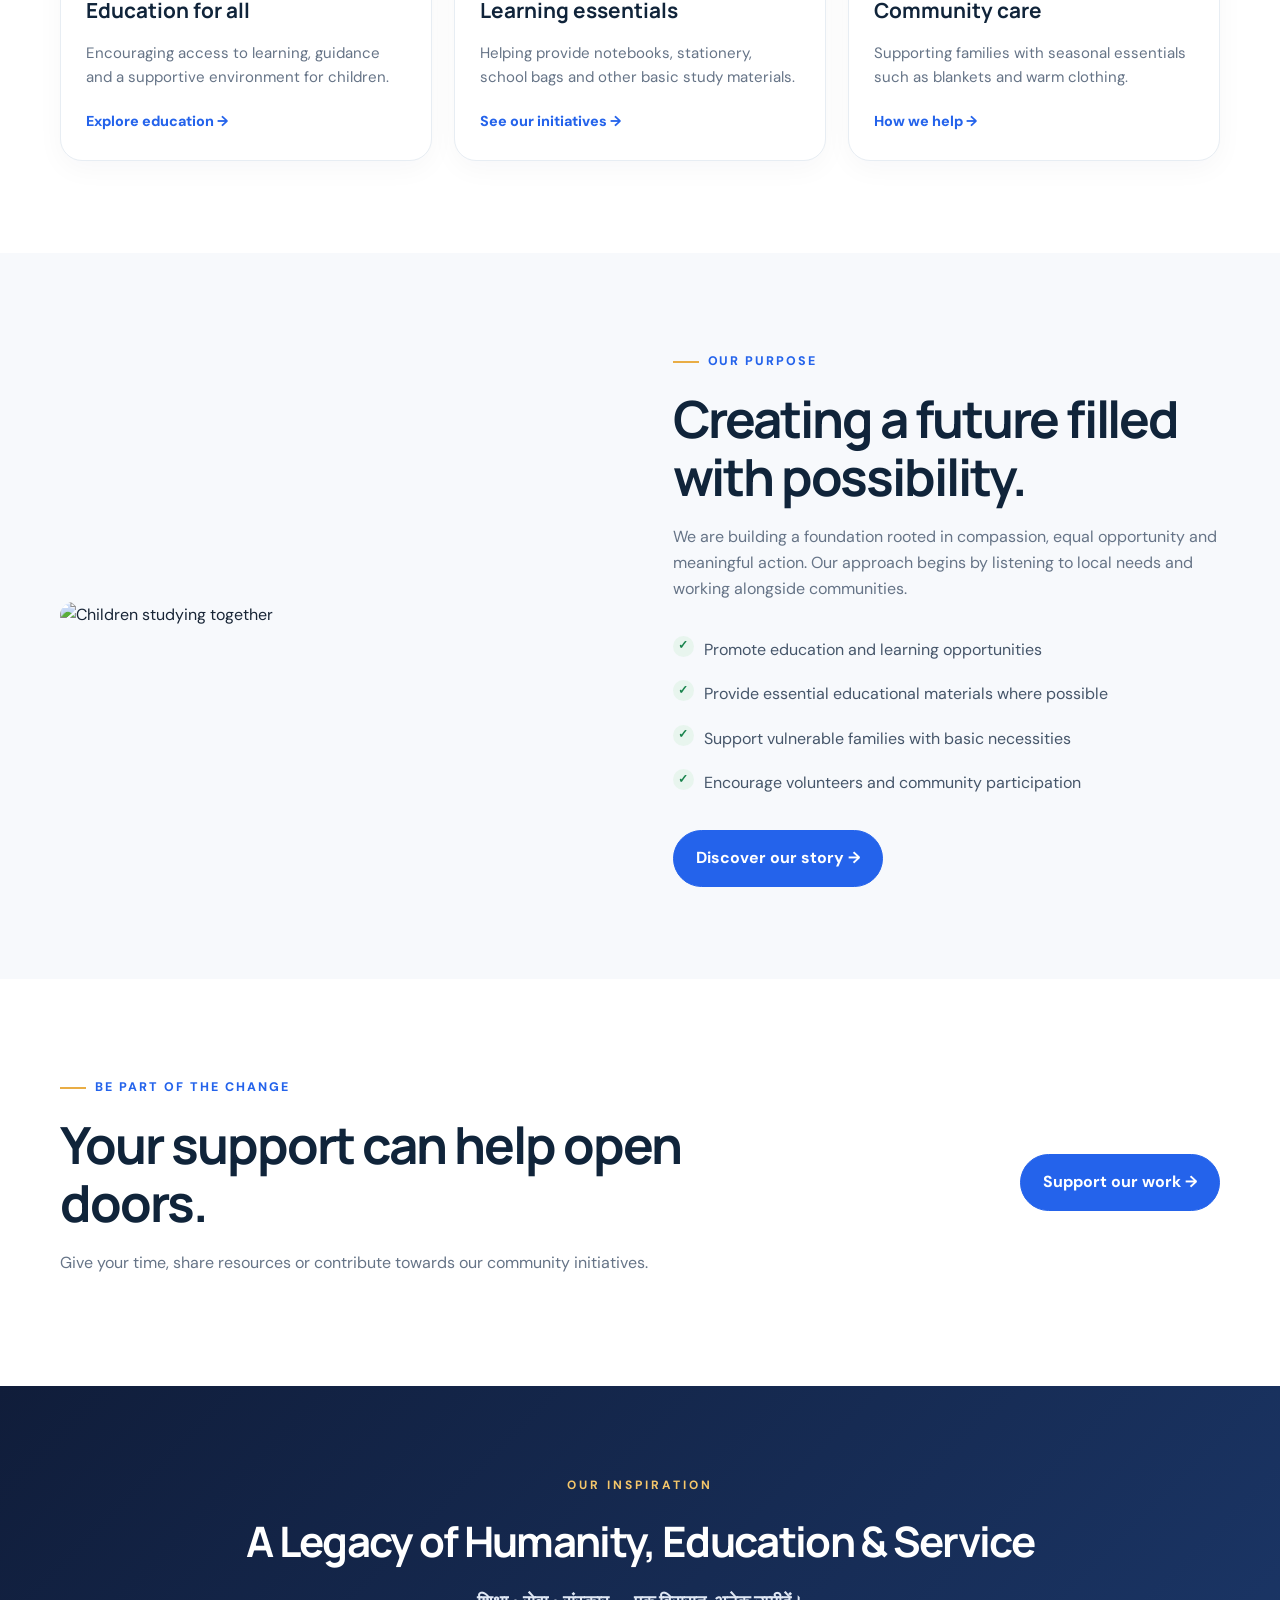
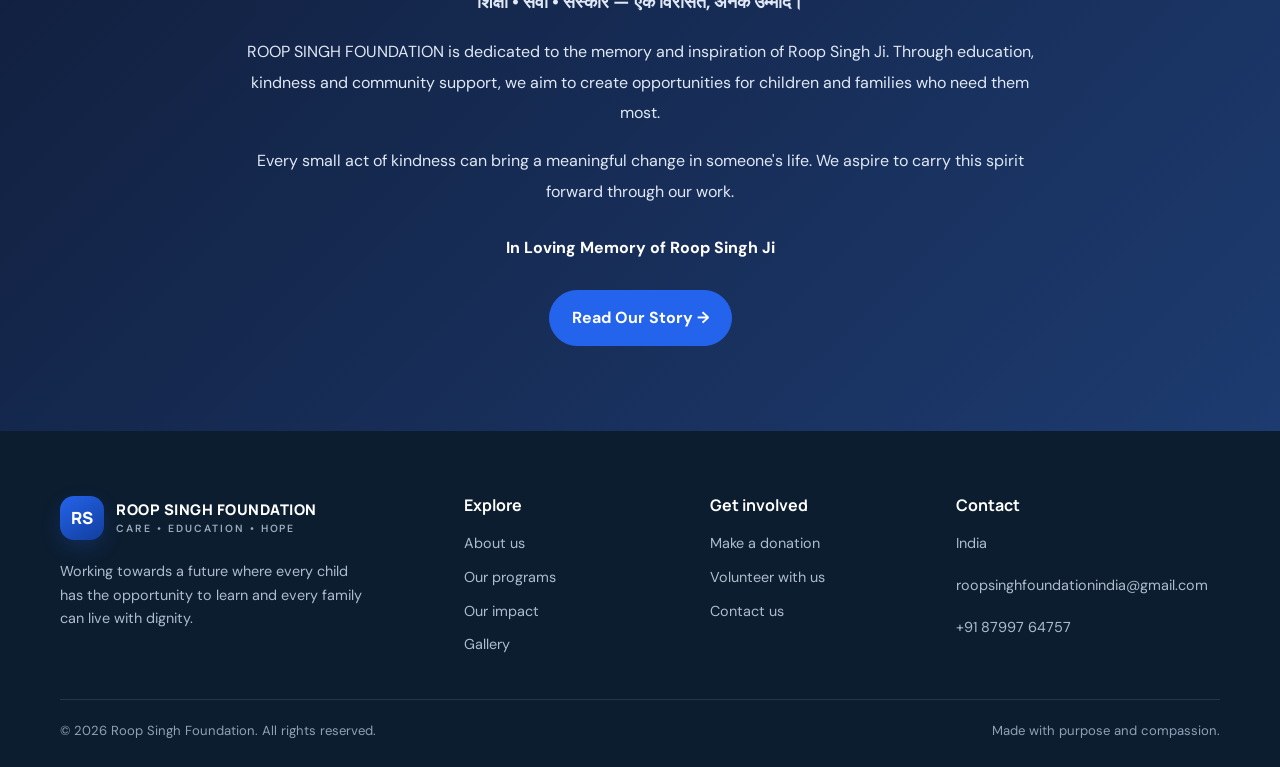
==== commit 9466e99c: "Update index.html" ====
--- a/index.html
+++ b/index.html
@@ -11,6 +11,7 @@
 <button class="menu-toggle" aria-label="Open navigation" aria-expanded="false">☰</button>
 <nav class="nav"><a class="active" href="index.html">Home</a><a class="" href="about.html">About</a><a class="" href="programs.html">Programs</a><a class="" href="impact.html">Our Impact</a><a class="" href="gallery.html">Gallery</a><a class="" href="contact.html">Contact</a><a class="nav-cta" href="donate.html">Donate Now ↗</a></nav>
 </div>
+    </header>
     
 <!-- ROOP SINGH FOUNDATION PREMIUM HERO -->
 
@@ -228,36 +229,7 @@
 </header>
  
 <main id="main-content">
-        <section class="hero">
-            <div class="container hero-grid">
-                <div class="hero-copy">
-                    <span class="eyebrow">A foundation for a brighter tomorrow</span>
-                    <h1>Every child deserves a <span style="color:var(--blue)">chance</span> to shine.</h1>
-                    <p>We believe education can change lives. Roop Singh Foundation works to support children and families through learning opportunities, essential supplies and community care.</p>
-                    <div class="hero-actions"><a class="btn" href="programs.html">Explore our work <span>→</span></a>
-                        <a class="btn btn-outline" href="about.html">Know our story</a>
-                    </div>
-                    
-                    <div class="hero-note">
-                        <div class="avatar-stack">
-                           <span>R</span>
-                           <span>S</span>
-                           <span>F</span>
-                        </div>
-                        <p>Supporting Education • Building Hope</p>
-                        
-                        <span>Small acts of care can create lasting change.</span>
-                    </div>
-                </div>
-                
-                <div class="hero-photo">
-                    <img src="https://images.unsplash.com/photo-1509062522246-3755977927d7?auto=format&fit=crop&w=1200&q=85" alt="Children learning together in a classroom"><div class="floating-card">
-                        <strong>Learn. Grow. Thrive.</strong>
-                        <span>Building stronger futures through education and care.</span>
-                    </div>
-                </div>
-            </div>
-        </section>
+        
         
         <section class="section">
             <div class="container">
